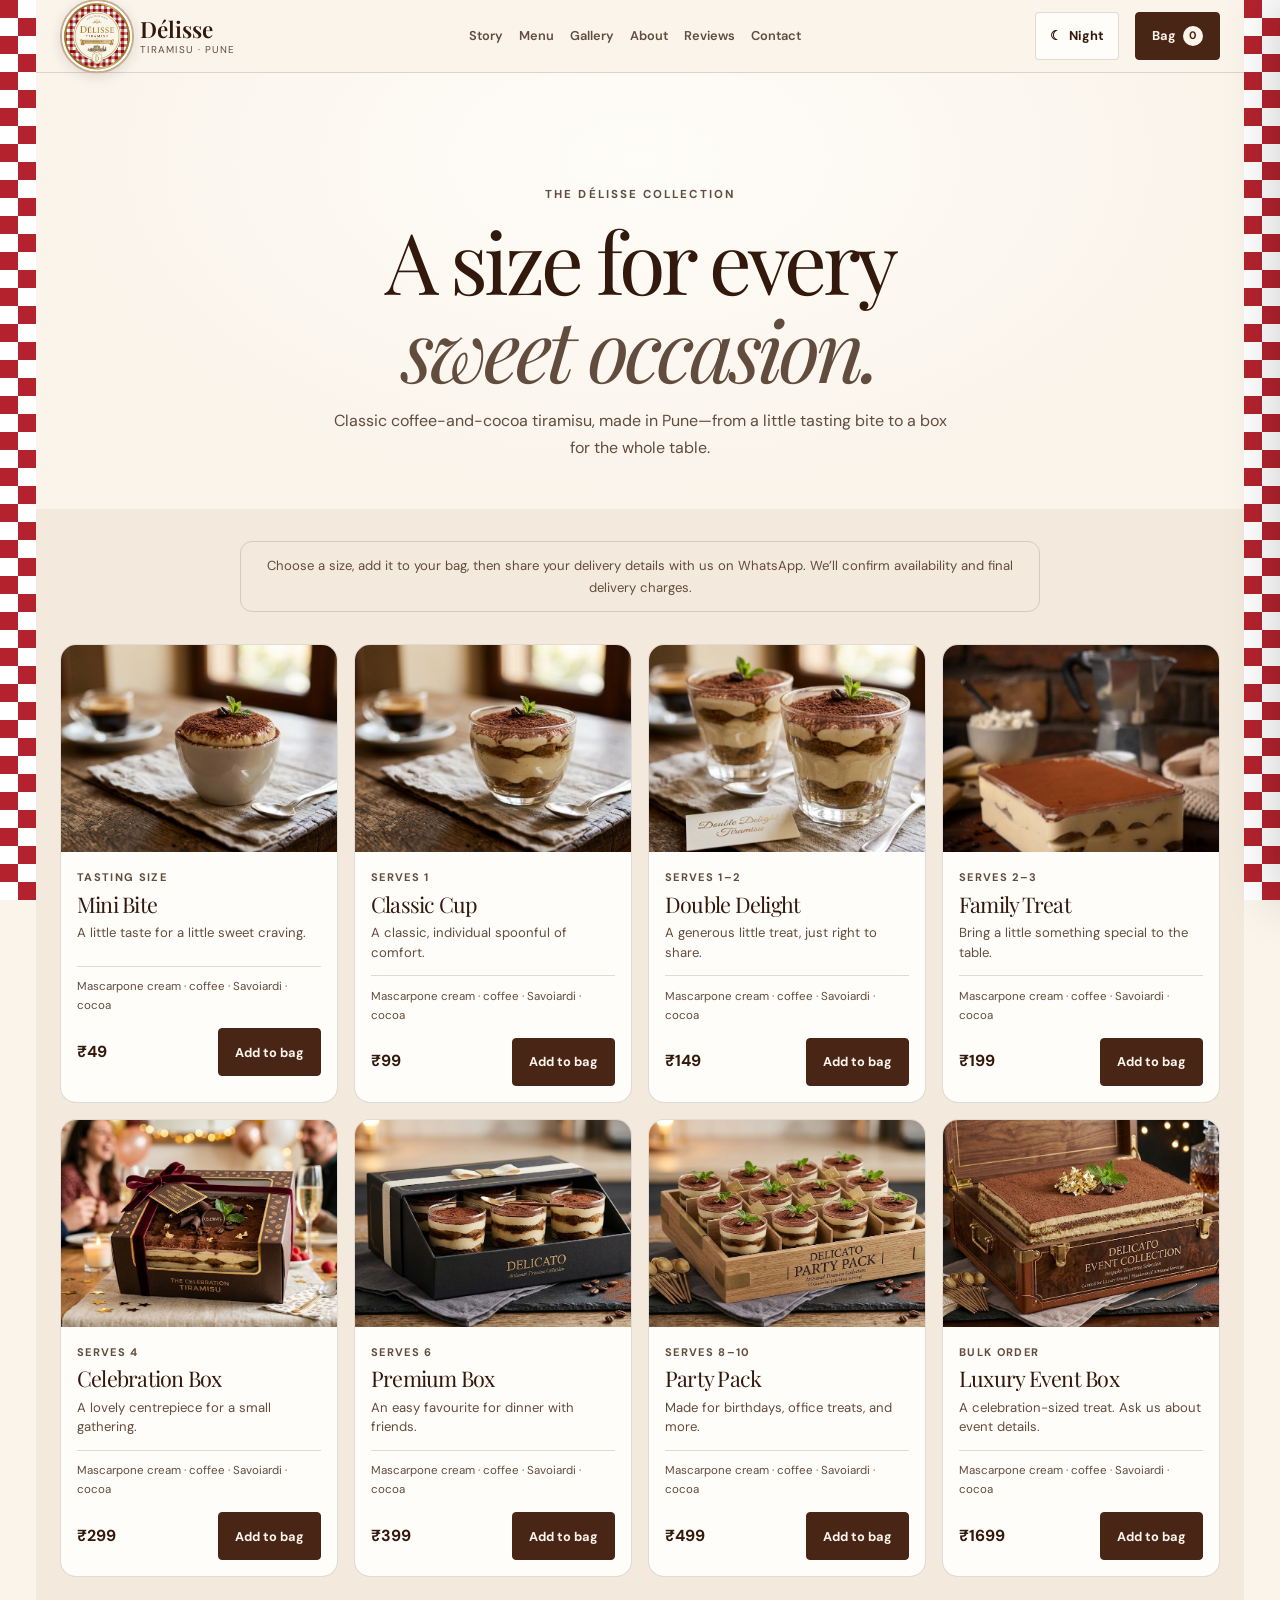
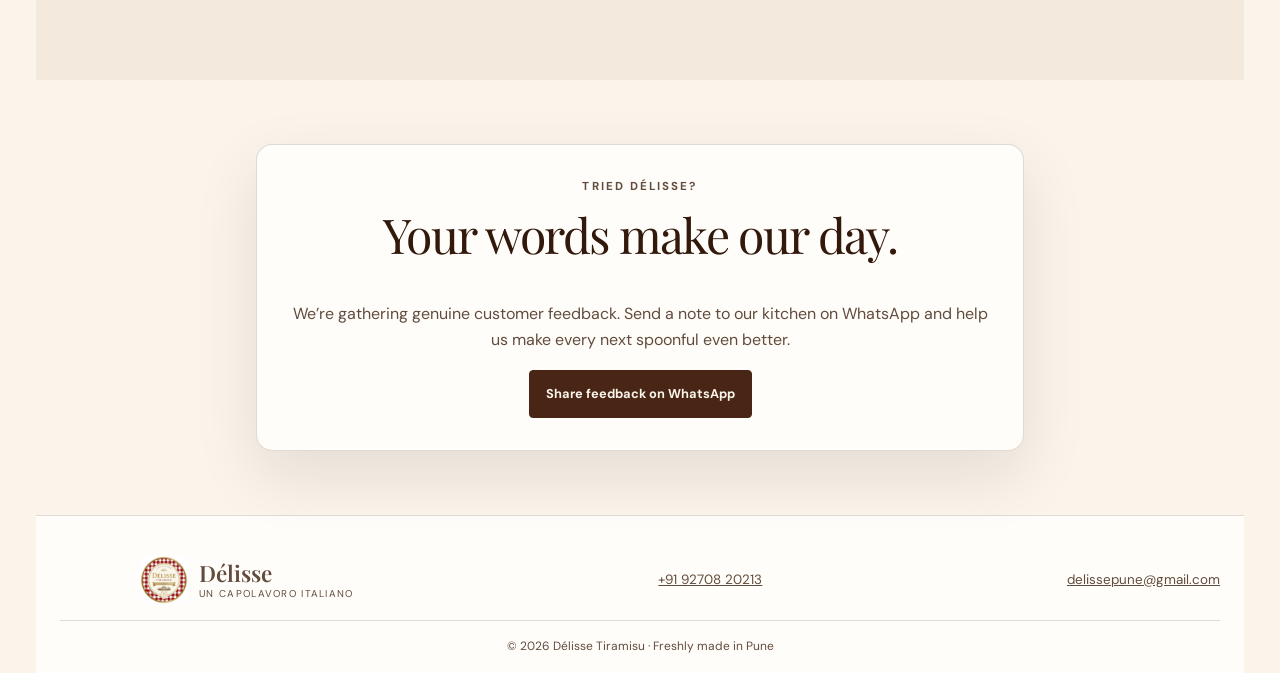
==== menu.html @ 4ff9153a "Add files via upload" ====
<!doctype html>
<html lang="en" data-theme="day">
<head>
  <meta charset="utf-8">
  <meta name="viewport" content="width=device-width, initial-scale=1">
  <meta name="theme-color" content="#FAF4EB">
  <meta name="description" content="Browse Délisse Tiramisu's classic cups, sharing boxes and celebration sizes. Freshly made in Pune.">
  <title>Our Menu — Délisse Tiramisu</title>
  <link rel="preconnect" href="https://fonts.googleapis.com">
  <link rel="preconnect" href="https://fonts.gstatic.com" crossorigin>
  <link href="https://fonts.googleapis.com/css2?family=DM+Sans:wght@400;500;600;700&family=Playfair+Display:ital,wght@0,400;0,500;0,600;1,400;1,500&display=swap" rel="stylesheet">
  <style>
    :root {
      color-scheme: light;
      --page: #FAF4EB; --surface: #FFFDF9; --soft: #F3E9DC;
      --ink: #33180C; --muted: #624C3D; --cocoa: #482515; --tan: #C8AD90;
      --line: rgba(72,37,21,.16); --shadow: 0 1.5rem 4rem rgba(51,24,12,.1);
      --red: #B4232D; --white: #FFFFFF; --frame: 2.25rem; --header: 4.5rem;
      --pattern: url("data:image/svg+xml,%3Csvg xmlns='http://www.w3.org/2000/svg' width='36' height='36' viewBox='0 0 36 36'%3E%3Cpath fill='%23FFFFFF' d='M0 0h36v36H0z'/%3E%3Cpath fill='%23B4232D' d='M0 0h18v18H0zm18 18h18v18H18z'/%3E%3C/svg%3E");
    }
    html[data-theme="night"] { color-scheme: dark; --page:#1D130F; --surface:#291C16; --soft:#35251C; --ink:#FFF7ED; --muted:#D7C2AE; --cocoa:#F2DFCA; --tan:#B08D6B; --line:rgba(255,247,237,.15); --shadow:0 1.5rem 4rem rgba(0,0,0,.24); }
    * { box-sizing:border-box; }
    html { scroll-behavior:smooth; scroll-padding-top:calc(var(--header) + 1rem); }
    body { margin:0; padding-inline:var(--frame); overflow-x:hidden; background:var(--page); color:var(--ink); font:400 1rem/1.65 "DM Sans",sans-serif; transition:background .3s ease,color .3s ease; }
    body.drawer-open { overflow:hidden; }
    img { display:block; max-width:100%; }
    a { color:inherit; }
    button,input,textarea,select { font:inherit; }
    :focus-visible { outline:3px solid #B54635; outline-offset:3px; }
    .container { width:min(74rem,calc(100% - 3rem)); margin-inline:auto; }
    h1,h2,h3,.wordmark { font-family:"Playfair Display",Georgia,serif; }
    h1,h2,h3,p { margin-top:0; }
    h1 { font-size:clamp(2.8rem,7vw,5.3rem); font-weight:400; letter-spacing:-.05em; line-height:1.04; }
    h2 { font-size:clamp(2rem,4vw,3rem); font-weight:400; line-height:1.12; letter-spacing:-.035em; }
    .eyebrow { margin-bottom:.75rem; color:var(--muted); font-size:.72rem; font-weight:700; letter-spacing:.18em; text-transform:uppercase; }
    .side-ribbon { position:fixed; z-index:25; inset-block:0; width:var(--frame); pointer-events:none; background-color:var(--white); background-image:var(--pattern); background-size:36px 36px; background-position:0 0; transition:background-position .16s linear; will-change:background-position; }
    .side-ribbon.left { left:0; }
    .side-ribbon.right { right:0; }
    .page-loader { position:fixed; z-index:1000; inset:0; display:grid; place-items:center; padding:1.5rem; background:color-mix(in srgb,var(--page) 94%,transparent); backdrop-filter:blur(8px); opacity:1; visibility:visible; transition:opacity .5s ease,visibility .5s ease; }
    .page-loader.hidden { opacity:0; visibility:hidden; pointer-events:none; }
    .loader-content { width:min(20rem,100%); display:grid; justify-items:center; gap:1rem; padding:2rem 1.5rem 1.5rem; border:1px solid var(--line); border-radius:.75rem; background:var(--surface); box-shadow:var(--shadow); text-align:center; }
    .loader-logo { width:5rem; aspect-ratio:1; padding:.25rem; border-radius:50%; background:conic-gradient(from 0deg,var(--red),#fff 25%,var(--red) 50%,#fff 75%,var(--red)); animation:loader-spin 2.4s linear infinite; }
    .loader-logo img { width:100%; height:100%; border:3px solid var(--surface); border-radius:50%; object-fit:cover; animation:loader-counter-spin 2.4s linear infinite; }
    .loader-bar { width:9rem; height:.55rem; overflow:hidden; border-radius:999px; background:var(--soft); }
    .loader-bar::after { display:block; width:42%; height:100%; content:""; border-radius:inherit; background-color:var(--white); background-image:var(--pattern); background-size:1.125rem 1.125rem; animation:loading 1.2s ease-in-out infinite; }
    .loader-label { margin:0; color:var(--ink); font-family:"Playfair Display",Georgia,serif; font-size:1.15rem; }
    .loader-sub-label { margin:-.7rem 0 0; color:var(--muted); font-size:.67rem; font-weight:700; letter-spacing:.15em; text-transform:uppercase; }
    @keyframes loader-spin { to { transform:rotate(1turn); } }
    @keyframes loader-counter-spin { to { transform:rotate(-1turn); } }
    @keyframes loading { from { transform:translateX(-120%); } to { transform:translateX(260%); } }
    .reveal { opacity:0; transform:translateY(22px); transition:opacity .75s ease,transform .75s cubic-bezier(.2,.7,.2,1); }
    .reveal.visible { opacity:1; transform:translateY(0); }
    .header { position:sticky; z-index:20; top:0; border-bottom:1px solid var(--line); background:color-mix(in srgb,var(--page) 93%,transparent); backdrop-filter:blur(16px); }
    .nav { min-height:var(--header); display:flex; align-items:center; justify-content:space-between; gap:1rem; }
    .brand { position:relative; display:flex; min-height:48px; align-items:center; gap:.7rem; padding-left:5rem; text-decoration:none; }
    .header .seal { position:absolute; top:50%; left:0; z-index:1; width:4.6rem; aspect-ratio:1; overflow:hidden; flex:0 0 auto; border:2px solid var(--tan); border-radius:50%; background:#fff; box-shadow:0 .2rem .8rem rgba(51,24,12,.13); transform:translateY(-50%); }
    .seal img { width:100%; height:100%; object-fit:cover; }
    .brand-copy { display:grid; line-height:1.12; }
    .wordmark { font-size:1.4rem; font-weight:600; }
    .tagline { margin-top:.15rem; color:var(--muted); font-size:.62rem; letter-spacing:.13em; text-transform:uppercase; }
    .nav-links,.nav-actions { display:flex; align-items:center; gap:1rem; }
    .nav-links a { min-height:48px; display:inline-flex; align-items:center; color:var(--muted); font-size:.8rem; font-weight:600; text-decoration:none; }
    .nav-links a:hover { color:var(--ink); }
    .button,.icon-button,.menu-toggle { min-height:48px; display:inline-flex; align-items:center; justify-content:center; gap:.45rem; padding:.65rem 1rem; border:1px solid var(--cocoa); border-radius:.25rem; background:var(--cocoa); color:var(--page); cursor:pointer; font-size:.8rem; font-weight:700; text-decoration:none; transition:transform .2s ease,box-shadow .2s ease,background .2s ease; }
    .button:hover,.icon-button:hover,.menu-toggle:hover { transform:translateY(-2px); box-shadow:0 .5rem 1rem rgba(51,24,12,.16); }
    .icon-button,.menu-toggle { min-width:48px; padding:.55rem .85rem; border-color:var(--line); background:var(--surface); color:var(--ink); }
    .menu-toggle { display:none; font-size:1.2rem; }
    .cart-button { position:relative; }
    .cart-count { min-width:1.25rem; height:1.25rem; display:grid; place-items:center; border-radius:50%; background:var(--page); color:var(--cocoa); font-size:.68rem; }
    .mobile-nav { position:fixed; z-index:22; inset:var(--header) 0 auto; display:none; padding:.5rem 1.5rem 1rem; border-bottom:1px solid var(--line); background:var(--page); box-shadow:var(--shadow); }
    .skip-link { position:fixed; z-index:999; top:.75rem; left:.75rem; padding:.8rem 1rem; transform:translateY(-160%); border-radius:.5rem; background:var(--surface); color:var(--ink); }
    .skip-link:focus { transform:translateY(0); }
    .mobile-nav.open { display:grid; }
    .mobile-nav a { min-height:48px; display:flex; align-items:center; border-bottom:1px solid var(--line); color:var(--muted); text-decoration:none; }
    .menu-hero { position:relative; overflow:hidden; padding:clamp(4rem,9vw,7rem) 0 3rem; text-align:center; background:radial-gradient(ellipse at 50% 20%,var(--surface),transparent 68%); }
    .menu-hero h1 { max-width:48rem; margin:.4rem auto 1rem; }
    .menu-hero h1 em { color:var(--muted); }
    .menu-hero p:last-child { max-width:39rem; margin:0 auto; color:var(--muted); }
    .collection { padding:2rem 0 clamp(4rem,8vw,7rem); background:var(--soft); }
    .menu-note { max-width:50rem; margin:0 auto 2rem; padding:.8rem 1rem; border:1px solid var(--line); border-radius:.75rem; color:var(--muted); font-size:.82rem; text-align:center; }
    .product-grid { display:grid; grid-template-columns:repeat(4,minmax(0,1fr)); gap:1rem; }
    .product-card { overflow:hidden; border:1px solid var(--line); border-radius:1rem; background:var(--surface); transition:transform .3s ease,box-shadow .3s ease; }
    .product-card:hover { transform:translateY(-5px); box-shadow:var(--shadow); }
    .product-image { aspect-ratio:4/3; overflow:hidden; background:var(--soft); }
    .product-image img { width:100%; height:100%; object-fit:cover; transition:transform .6s ease; }
    .product-card:hover img { transform:scale(1.045); }
    .product-content { min-height:15rem; display:flex; flex-direction:column; padding:1rem; }
    .format { margin-bottom:.35rem; color:var(--muted); font-size:.69rem; font-weight:700; letter-spacing:.12em; text-transform:uppercase; }
    .product-content h2 { margin-bottom:.45rem; font-size:1.35rem; }
    .product-content p { margin-bottom:.8rem; color:var(--muted); font-size:.82rem; line-height:1.5; }
    .ingredients { margin-top:auto; padding-top:.65rem; border-top:1px solid var(--line); color:var(--muted); font-size:.72rem; }
    .product-bottom { display:flex; align-items:center; justify-content:space-between; gap:.5rem; margin-top:.8rem; }
    .price { font-weight:700; }
    .quantity { display:inline-flex; align-items:center; gap:.35rem; }
    .quantity button,.qty button { width:48px; height:48px; display:grid; place-items:center; border:1px solid var(--line); border-radius:.25rem; background:var(--surface); color:var(--ink); cursor:pointer; transition:transform .2s ease,box-shadow .2s ease; }
    .quantity button:hover,.qty button:hover { transform:translateY(-2px); box-shadow:0 .35rem .7rem rgba(51,24,12,.13); }
    .quantity output { min-width:1rem; text-align:center; font-weight:700; }
    .feedback { padding:4rem 0; text-align:center; }
    .feedback-card { max-width:48rem; margin:auto; padding:2rem; border:1px solid var(--line); border-radius:1rem; background:var(--surface); box-shadow:var(--shadow); }
    .feedback-card p { color:var(--muted); }
    .footer { padding:2.5rem 0 1rem; border-top:1px solid var(--line); background:var(--surface); }
    .footer-row { display:flex; align-items:center; justify-content:space-between; gap:1rem; flex-wrap:wrap; }
    .footer .seal { position:static; width:3rem; transform:none; }
    .footer a { color:var(--muted); font-size:.84rem; }
    .footer-bottom { margin-top:1rem; padding-top:1rem; border-top:1px solid var(--line); color:var(--muted); font-size:.75rem; text-align:center; }
    .backdrop { position:fixed; z-index:50; inset:0; visibility:hidden; opacity:0; background:rgba(24,13,9,.55); backdrop-filter:blur(3px); transition:opacity .25s ease,visibility .25s ease; }
    .backdrop.open { visibility:visible; opacity:1; }
    .drawer { position:fixed; z-index:51; top:0; right:0; bottom:0; width:min(30rem,100%); display:flex; flex-direction:column; transform:translateX(102%); background:var(--surface); box-shadow:-1rem 0 3rem rgba(0,0,0,.18); transition:transform .32s cubic-bezier(.2,.8,.2,1); }
    .drawer.open { transform:translateX(0); }
    .drawer-head { display:flex; align-items:center; justify-content:space-between; padding:1rem 1.2rem; border-bottom:1px solid var(--line); }
    .drawer-head h2 { margin:0; font-size:1.6rem; }
    .close { width:48px; height:48px; border:1px solid var(--line); border-radius:.25rem; background:transparent; color:var(--ink); cursor:pointer; font-size:1.2rem; }
    .drawer-list { flex:1; overflow:auto; padding:1rem 1.2rem; }
    .empty { padding:3rem 1rem; color:var(--muted); text-align:center; }
    .cart-item { display:grid; grid-template-columns:4.5rem 1fr; gap:.8rem; padding:1rem 0; border-bottom:1px solid var(--line); }
    .cart-item img { width:4.5rem; aspect-ratio:1; object-fit:cover; border-radius:.6rem; }
    .cart-item h3 { margin:0 0 .25rem; font-size:1.1rem; }
    .cart-item small { color:var(--muted); }
    .item-tools { display:flex; align-items:center; flex-wrap:wrap; gap:.5rem; margin-top:.55rem; }
    .item-tools select { min-height:48px; max-width:100%; padding:.4rem .6rem; border:1px solid var(--line); border-radius:.5rem; background:var(--page); color:var(--ink); font-size:.75rem; }
    .qty { display:inline-flex; align-items:center; border:1px solid var(--line); border-radius:.25rem; }
    .qty button { border:0; }
    .qty span { min-width:1.5rem; text-align:center; font-size:.82rem; }
    .drawer-foot { max-height:72vh; overflow-y:auto; padding:1rem 1.2rem 1.3rem; border-top:1px solid var(--line); background:var(--page); }
    .subtotal { display:flex; justify-content:space-between; margin-bottom:.4rem; font-weight:700; }
    .fineprint { margin:0 0 .75rem; color:var(--muted); font-size:.72rem; }
    .customer-form { display:grid; gap:.7rem; padding:.8rem; border:1px solid var(--line); border-radius:.75rem; background:var(--surface); }
    .customer-form[hidden] { display:none; }
    .customer-form label { display:grid; gap:.3rem; font-size:.75rem; font-weight:700; }
    .customer-form input,.customer-form textarea { width:100%; min-height:48px; padding:.6rem .7rem; border:1px solid var(--line); border-radius:.55rem; background:var(--page); color:var(--ink); font:inherit; font-size:.82rem; }
    .customer-form textarea { min-height:4rem; resize:vertical; }
    .customer-form .row { display:grid; grid-template-columns:1fr 1fr; gap:.65rem; }
    .customer-form .send { width:100%; }
    .customer-form .send:disabled { opacity:.5; cursor:not-allowed; transform:none; box-shadow:none; }
    .toast { position:fixed; z-index:80; right:1rem; bottom:1rem; max-width:min(24rem,calc(100vw - 2rem)); padding:.85rem 1rem; border-radius:.7rem; background:var(--cocoa); color:var(--page); box-shadow:var(--shadow); font-size:.85rem; }
    .sr-only { position:absolute; width:1px; height:1px; padding:0; margin:-1px; overflow:hidden; clip:rect(0,0,0,0); white-space:nowrap; border:0; }
    @media(max-width:1020px) { .product-grid { grid-template-columns:repeat(2,minmax(0,1fr)); } .nav-links { gap:.45rem; } .nav-links a { font-size:.74rem; } }
    @media(max-width:780px) {
      :root { --header:3.75rem; --frame:2rem; }
      .nav-links { display:none; } .menu-toggle { display:inline-flex; }
      .brand { padding-left:4.2rem; } .header .seal { width:3.9rem; } .wordmark { font-size:1.2rem; }
      .nav { gap:.35rem; } .nav-actions { gap:.3rem; } .icon-button { padding:.55rem; }
      .icon-button .theme-label { display:none; }
    }
    @media(max-width:540px) {
      .container { width:calc(100% - 1.5rem); }
      .side-ribbon { background-size:36px 36px; }
      .brand { gap:.4rem; padding-left:4.2rem; } .header .seal { width:3.9rem; } .wordmark { font-size:1.08rem; } .tagline { display:none; }
      .cart-button { min-width:48px; padding:.55rem; font-size:0; gap:0; }
      .cart-count { font-size:.68rem; }
      .product-grid { gap:.65rem; }
      .product-content { min-height:16rem; padding:.75rem; }
      .product-content h2 { font-size:1.12rem; }
      .product-content p { font-size:.75rem; }
      .product-bottom { align-items:flex-start; flex-direction:column; }
      .product-bottom .quantity,.product-bottom .button { align-self:stretch; }
      .customer-form .row { grid-template-columns:1fr; }
      .feedback-card { padding:1.3rem; }
    }
    @media(max-width:440px) {
      .product-grid { grid-template-columns:minmax(0,1fr); gap:.85rem; }
      .product-content { min-height:0; }
      .product-bottom { align-items:center; flex-direction:row; }
    }
    @media(max-width:360px) {
      .container { width:calc(100% - .5rem); }
    }
    @media(max-width:420px) {
      .header .brand-copy { display:none; }
    }
    @media(max-width:340px) {
      .nav-actions { gap:0; }
    }
    @media(prefers-reduced-motion:reduce) { *,*::before,*::after { scroll-behavior:auto!important; animation-duration:.01ms!important; animation-iteration-count:1!important; transition-duration:.01ms!important; } }
  </style>
</head>
<body>
  <noscript><style>.page-loader{display:none!important}</style></noscript>
  <div class="page-loader" id="page-loader" role="status" aria-label="Loading Délisse menu">
    <div class="loader-content"><span class="loader-logo"><img src="./logo.jpg" alt="" width="1024" height="1024"></span><span class="loader-label">A little sweetness</span><span class="loader-sub-label">Fresh from our kitchen</span><span class="loader-bar" aria-hidden="true"></span></div>
  </div>
  <span class="side-ribbon left" aria-hidden="true"></span><span class="side-ribbon right" aria-hidden="true"></span>
  <a class="skip-link" href="#main">Skip to content</a>
  <header class="header">
    <div class="container nav">
      <a class="brand" href="./Index.html" aria-label="Délisse Tiramisu home"><span class="seal"><img src="./logo.jpg" alt="Délisse lid logo" width="1024" height="1024"></span><span class="brand-copy"><span class="wordmark">Délisse</span><span class="tagline">Tiramisu · Pune</span></span></a>
      <nav class="nav-links" aria-label="Main navigation"><a href="./Index.html#story">Story</a><a href="#menu-list" aria-current="page">Menu</a><a href="./Index.html#gallery">Gallery</a><a href="./Index.html#craft">About</a><a href="./Index.html#reviews">Reviews</a><a href="./Index.html#contact">Contact</a></nav>
      <div class="nav-actions">
        <button class="icon-button" id="theme-toggle" type="button" aria-label="Switch to night mode" aria-pressed="false">☾ <span class="theme-label">Night</span></button>
        <button class="button cart-button" id="open-cart" type="button" aria-label="Open bag, 0 items">Bag <span class="cart-count" id="cart-count">0</span></button>
        <button class="menu-toggle" id="menu-toggle" type="button" aria-label="Open navigation menu" aria-expanded="false" aria-controls="mobile-nav">☰</button>
      </div>
    </div>
    <nav class="mobile-nav" id="mobile-nav" aria-label="Mobile navigation">
      <a href="./Index.html#story">Our story</a><a href="#menu-list">Menu</a><a href="./Index.html#gallery">Gallery</a><a href="./Index.html#craft">About our craft</a><a href="./Index.html#reviews">Reviews</a><a href="./Index.html#contact">Contact</a>
    </nav>
  </header>
  <main id="main">
    <section class="menu-hero">
      <div class="container reveal">
        <p class="eyebrow">The Délisse collection</p>
        <h1>A size for every<br><em>sweet occasion.</em></h1>
        <p>Classic coffee-and-cocoa tiramisu, made in Pune—from a little tasting bite to a box for the whole table.</p>
      </div>
    </section>
    <section class="collection" id="menu-list" aria-labelledby="collection-title">
      <div class="container">
        <h2 class="sr-only" id="collection-title">Our tiramisu menu</h2>
        <p class="menu-note reveal">Choose a size, add it to your bag, then share your delivery details with us on WhatsApp. We’ll confirm availability and final delivery charges.</p>
        <div class="product-grid" id="product-grid" aria-live="polite"></div>
      </div>
    </section>
    <section class="feedback">
      <div class="container">
        <div class="feedback-card reveal">
          <p class="eyebrow">Tried Délisse?</p>
          <h2>Your words make our day.</h2>
          <p>We’re gathering genuine customer feedback. Send a note to our kitchen on WhatsApp and help us make every next spoonful even better.</p>
          <a class="button" href="https://wa.me/919270820213?text=Hello%20D%C3%A9lisse!%20I%27d%20love%20to%20share%20feedback%20about%20my%20tiramisu%20order." target="_blank" rel="noopener noreferrer">Share feedback on WhatsApp</a>
        </div>
      </div>
    </section>
  </main>
  <footer class="footer">
    <div class="container">
      <div class="footer-row">
        <a class="brand" href="./Index.html"><span class="seal"><img src="./logo.jpg" alt="" loading="lazy" width="1024" height="1024"></span><span class="brand-copy"><span class="wordmark">Délisse</span><span class="tagline">Un Capolavoro Italiano</span></span></a>
        <a href="tel:+919270820213">+91 92708 20213</a>
        <a href="mailto:delissepune@gmail.com">delissepune@gmail.com</a>
      </div>
      <div class="footer-bottom">© <span id="year"></span> Délisse Tiramisu · Freshly made in Pune</div>
    </div>
  </footer>
  <div class="backdrop" id="backdrop"></div>
  <aside class="drawer" id="drawer" aria-label="Your order" aria-hidden="true" inert>
    <div class="drawer-head"><h2>Your order</h2><button class="close" id="close-drawer" type="button" aria-label="Close bag">×</button></div>
    <div class="drawer-list" id="drawer-list"></div>
    <div class="drawer-foot">
      <div class="subtotal"><span>Subtotal</span><span id="subtotal">₹0</span></div>
      <p class="fineprint">Delivery charges and order timing are confirmed directly. No payment is taken on this page.</p>
      <form class="customer-form" id="customer-form" hidden>
        <div class="row">
          <label for="customer-name">Your name<input id="customer-name" name="name" autocomplete="name" placeholder="Name" required></label>
          <label for="customer-phone">Mobile number<input id="customer-phone" name="phone" type="tel" inputmode="numeric" autocomplete="tel" minlength="10" maxlength="15" pattern="[0-9]{10,15}" placeholder="10-digit number" required></label>
        </div>
        <label for="customer-address">Delivery address<textarea id="customer-address" name="address" autocomplete="street-address" placeholder="Building, street, area, city and PIN code" required></textarea></label>
        <label for="customer-notes">Preferred date or notes (optional)<input id="customer-notes" name="notes" placeholder="Date, time, or order notes"></label>
        <button class="button send" id="send-order" type="submit" disabled>Send order on WhatsApp</button>
      </form>
    </div>
  </aside>
  <div id="toast" aria-live="polite" aria-atomic="true"></div>
  <script>
    const products = [
      {id:1,name:"Mini Bite",size:"Tasting size",price:49,desc:"A little taste for a little sweet craving.",img:"./mini bite.jpg"},
      {id:2,name:"Classic Cup",size:"Serves 1",price:99,desc:"A classic, individual spoonful of comfort.",img:"./classic cup.jpg"},
      {id:3,name:"Double Delight",size:"Serves 1–2",price:149,desc:"A generous little treat, just right to share.",img:"./double delight.jpg"},
      {id:4,name:"Family Treat",size:"Serves 2–3",price:199,desc:"Bring a little something special to the table.",img:"./family treat.jpg"},
      {id:5,name:"Celebration Box",size:"Serves 4",price:299,desc:"A lovely centrepiece for a small gathering.",img:"./celebration box.jpg"},
      {id:6,name:"Premium Box",size:"Serves 6",price:399,desc:"An easy favourite for dinner with friends.",img:"./premium box.jpg"},
      {id:7,name:"Party Pack",size:"Serves 8–10",price:499,desc:"Made for birthdays, office treats, and more.",img:"./party pack.jpg"},
      {id:8,name:"Luxury Event Box",size:"Bulk order",price:1699,desc:"A celebration-sized treat. Ask us about event details.",img:"./luxury event box.jpg"}
    ];
    const cart = new Map();
    const grid = document.getElementById("product-grid");
    const drawer = document.getElementById("drawer");
    const backdrop = document.getElementById("backdrop");
    const drawerList = document.getElementById("drawer-list");
    const form = document.getElementById("customer-form");
    const sendOrder = document.getElementById("send-order");
    let lastFocus = null;
    let toastTimer;

    function renderProducts() {
      grid.innerHTML = products.map(product => `<article class="product-card reveal">
        <div class="product-image"><img src="${product.img}" alt="${product.name} tiramisu" loading="lazy" width="800" height="600"></div>
        <div class="product-content"><span class="format">${product.size}</span><h2>${product.name}</h2><p>${product.desc}</p>
          <div class="ingredients">Mascarpone cream · coffee · Savoiardi · cocoa</div>
          <div class="product-bottom"><span class="price">₹${product.price}</span><div id="action-${product.id}"></div></div>
        </div></article>`).join("");
      renderActions();
      grid.querySelectorAll(".product-card").forEach(card => observer.observe(card));
    }
    function renderActions() {
      products.forEach(product => {
        const host = document.getElementById(`action-${product.id}`);
        if (!host) return;
        const quantity = cart.get(product.id)?.quantity ?? 0;
        host.innerHTML = quantity ? `<div class="quantity" aria-label="${product.name} quantity">
          <button type="button" data-card="${product.id}" data-change="-1" aria-label="Remove one ${product.name}">−</button>
          <output aria-live="polite">${quantity}</output>
          <button type="button" data-card="${product.id}" data-change="1" aria-label="Add one ${product.name}">+</button>
        </div>` : `<button class="button" type="button" data-add="${product.id}" aria-label="Add ${product.name} to bag">Add to bag</button>`;
      });
    }
    function notify(text) {
      const region = document.getElementById("toast");
      region.innerHTML = "";
      const toast = document.createElement("div");
      toast.className = "toast";
      toast.textContent = text;
      region.append(toast);
      clearTimeout(toastTimer);
      toastTimer = setTimeout(() => toast.remove(), 2600);
    }
    function renderCart() {
      const count = [...cart.values()].reduce((sum,item) => sum + item.quantity,0);
      const subtotal = [...cart.values()].reduce((sum,item) => sum + item.product.price*item.quantity,0);
      document.getElementById("cart-count").textContent = count;
      document.getElementById("open-cart").setAttribute("aria-label",`Open bag, ${count} ${count===1?"item":"items"}`);
      document.getElementById("subtotal").textContent = `₹${subtotal}`;
      renderActions();
      if (!cart.size) {
        drawerList.innerHTML = '<div class="empty"><p>Your bag is waiting for something lovely.</p><a class="button" href="#menu-list" data-close>Browse the menu</a></div>';
        form.hidden = true;
        sendOrder.disabled = true;
        return;
      }
      form.hidden = false;
      drawerList.innerHTML = [...cart.entries()].map(([id,item]) => `<article class="cart-item">
        <img src="${item.product.img}" alt="" width="160" height="160"><div><h3>${item.product.name}</h3>
        <small>₹${item.product.price} · ${item.product.size}</small>
        <div class="item-tools"><label class="sr-only" for="size-${id}">Change serving size for ${item.product.name}</label>
          <select id="size-${id}" data-size="${id}" aria-label="Serving size for ${item.product.name}">
            ${products.map(product=>`<option value="${product.id}" ${product.id===item.product.id?"selected":""}>${product.name} · ${product.size} · ₹${product.price}</option>`).join("")}
          </select>
          <span class="qty"><button type="button" data-qty="${id}" data-change="-1" aria-label="Remove one ${item.product.name}">−</button><span>${item.quantity}</span><button type="button" data-qty="${id}" data-change="1" aria-label="Add one ${item.product.name}">+</button></span>
        </div></div></article>`).join("");
      sendOrder.disabled = !form.checkValidity();
    }
    function setQuantity(productId, delta) {
      const product = products.find(item=>item.id===productId);
      if (!product) return;
      const current = cart.get(productId)?.quantity ?? 0;
      const quantity = current + delta;
      if (quantity <= 0) cart.delete(productId);
      else cart.set(productId,{product,quantity});
      renderCart();
      notify(delta>0 ? `${product.name} added to your bag.` : `${product.name} updated.`);
    }
    function openDrawer() {
      lastFocus = document.activeElement;
      drawer.classList.add("open"); backdrop.classList.add("open");
      document.body.classList.add("drawer-open");
      drawer.setAttribute("aria-hidden","false"); drawer.inert=false;
      document.getElementById("close-drawer").focus();
    }
    function closeDrawer() {
      drawer.classList.remove("open"); backdrop.classList.remove("open");
      document.body.classList.remove("drawer-open");
      drawer.setAttribute("aria-hidden","true"); drawer.inert=true;
      if (lastFocus instanceof HTMLElement) lastFocus.focus();
    }
    grid.addEventListener("click",event=>{
      const add=event.target.closest("[data-add]");
      const change=event.target.closest("[data-card]");
      if (add) setQuantity(Number(add.dataset.add),1);
      else if (change) setQuantity(Number(change.dataset.card),Number(change.dataset.change));
    });
    drawerList.addEventListener("click",event=>{
      if (event.target.closest("[data-close]")) { closeDrawer(); return; }
      const button=event.target.closest("[data-qty]");
      if (button) setQuantity(Number(button.dataset.qty),Number(button.dataset.change));
    });
    drawerList.addEventListener("change",event=>{
      const select=event.target.closest("[data-size]");
      if (!select) return;
      const previousId=Number(select.dataset.size);
      const existing=cart.get(previousId);
      const next=products.find(product=>product.id===Number(select.value));
      if (!existing||!next) return;
      cart.delete(previousId);
      cart.set(next.id,{product:next,quantity:existing.quantity+(cart.get(next.id)?.quantity??0)});
      renderCart();
    });
    form.addEventListener("input",()=>{ sendOrder.disabled=!cart.size||!form.checkValidity(); });
    form.addEventListener("submit",event=>{
      event.preventDefault();
      if (!cart.size||!form.reportValidity()) return;
      const data=new FormData(form);
      const subtotal=[...cart.values()].reduce((sum,item)=>sum+item.product.price*item.quantity,0);
      const lines=[...cart.values()].map(item=>`${item.quantity} × ${item.product.name} (${item.product.size}) — ₹${item.product.price*item.quantity}`);
      const message=[
        "Hello Délisse! I'd like to place an order enquiry.",
        `Name: ${String(data.get("name")).trim()}`,
        `Phone: ${String(data.get("phone")).trim()}`,
        `Delivery address: ${String(data.get("address")).trim()}`,
        data.get("notes")?`Preferred date / notes: ${String(data.get("notes")).trim()}`:"",
        "",...lines,`Subtotal: ₹${subtotal}`,"Please confirm availability, delivery, and final charges."
      ].filter(Boolean).join("\n");
      window.location.assign(`https://wa.me/919270820213?text=${encodeURIComponent(message)}`);
    });
    document.getElementById("open-cart").addEventListener("click",openDrawer);
    document.getElementById("close-drawer").addEventListener("click",closeDrawer);
    backdrop.addEventListener("click",closeDrawer);
    document.addEventListener("keydown",event=>{
      if (event.key==="Escape"&&drawer.classList.contains("open")) closeDrawer();
      if (event.key!=="Tab"||!drawer.classList.contains("open")) return;
      const items=[...drawer.querySelectorAll('button:not(:disabled),a[href],input:not(:disabled),textarea:not(:disabled),select:not(:disabled)')].filter(el=>el.offsetParent!==null);
      if (!items.length) return;
      if (event.shiftKey&&document.activeElement===items[0]) { event.preventDefault(); items.at(-1).focus(); }
      else if (!event.shiftKey&&document.activeElement===items.at(-1)) { event.preventDefault(); items[0].focus(); }
    });
    document.getElementById("theme-toggle").addEventListener("click",event=>{
      const button=event.currentTarget;
      const night=document.documentElement.dataset.theme!=="night";
      document.documentElement.dataset.theme=night?"night":"day";
      button.setAttribute("aria-pressed",String(night));
      button.setAttribute("aria-label",`Switch to ${night?"day":"night"} mode`);
      button.innerHTML=`${night?"☀":"☾"} <span class="theme-label">${night?"Day":"Night"}</span>`;
      document.querySelector('meta[name="theme-color"]').content=night?"#1D130F":"#FAF4EB";
    });
    const menuToggle=document.getElementById("menu-toggle");
    const mobileNav=document.getElementById("mobile-nav");
    menuToggle.addEventListener("click",()=>{
      const open=mobileNav.classList.toggle("open");
      menuToggle.setAttribute("aria-expanded",String(open));
      menuToggle.setAttribute("aria-label",open?"Close navigation menu":"Open navigation menu");
      menuToggle.textContent=open?"×":"☰";
    });
    mobileNav.addEventListener("click",event=>{
      if (!event.target.closest("a")) return;
      mobileNav.classList.remove("open");
      menuToggle.setAttribute("aria-expanded","false");
      menuToggle.textContent="☰";
    });
    const observer=new IntersectionObserver(entries=>entries.forEach(entry=>{
      if (!entry.isIntersecting) return;
      entry.target.classList.add("visible");
      observer.unobserve(entry.target);
    }),{threshold:.12});
    document.querySelectorAll(".reveal").forEach((element,index)=>{
      element.style.transitionDelay=`${Math.min(index%4,3)*70}ms`;
      observer.observe(element);
    });
    const revealInView=()=>{
      document.querySelectorAll(".reveal").forEach(element=>{
        const bounds=element.getBoundingClientRect();
        if (bounds.top<innerHeight+80&&bounds.bottom>-80) element.classList.add("visible");
      });
    };
    revealInView();
    window.addEventListener("scroll",revealInView,{passive:true});

    const ribbonEdges=[...document.querySelectorAll(".side-ribbon")];
    const moveRibbonsWithScroll=()=>{
      const offset=window.scrollY*.22;
      ribbonEdges.forEach((ribbon,index)=>{
        ribbon.style.backgroundPosition=`0 ${index===0?offset:-offset}px`;
      });
    };
    window.addEventListener("scroll",moveRibbonsWithScroll,{passive:true});
    moveRibbonsWithScroll();

    const loader=document.getElementById("page-loader");
    const loaderStartedAt=performance.now();
    let loaderReady=document.readyState==="complete";
    let loaderDismissed=false;
    let loaderHideTimer;
    const dismissLoader=()=>{
      if (loaderDismissed) return;
      loaderDismissed=true;
      loader.classList.add("hidden");
      setTimeout(()=>loader.remove(),550);
    };
    let loaderDismissScheduled=false;
    const finishIntro=()=>{
      if (!loaderReady||loaderDismissed||loaderDismissScheduled) return;
      loaderDismissScheduled=true;
      const remaining=Math.max(0,1400-(performance.now()-loaderStartedAt));
      loaderHideTimer=setTimeout(dismissLoader,remaining);
    };
    if (loaderReady) finishIntro();
    else window.addEventListener("load",()=>{loaderReady=true;finishIntro();},{once:true});
    setTimeout(()=>{
      if (loaderDismissed) return;
      if (loaderHideTimer) clearTimeout(loaderHideTimer);
      loaderDismissScheduled=false;
      loaderReady=true;
      finishIntro();
    },5000);
    document.getElementById("year").textContent=new Date().getFullYear();
    renderProducts(); renderCart();
  </script>
</body>
</html>
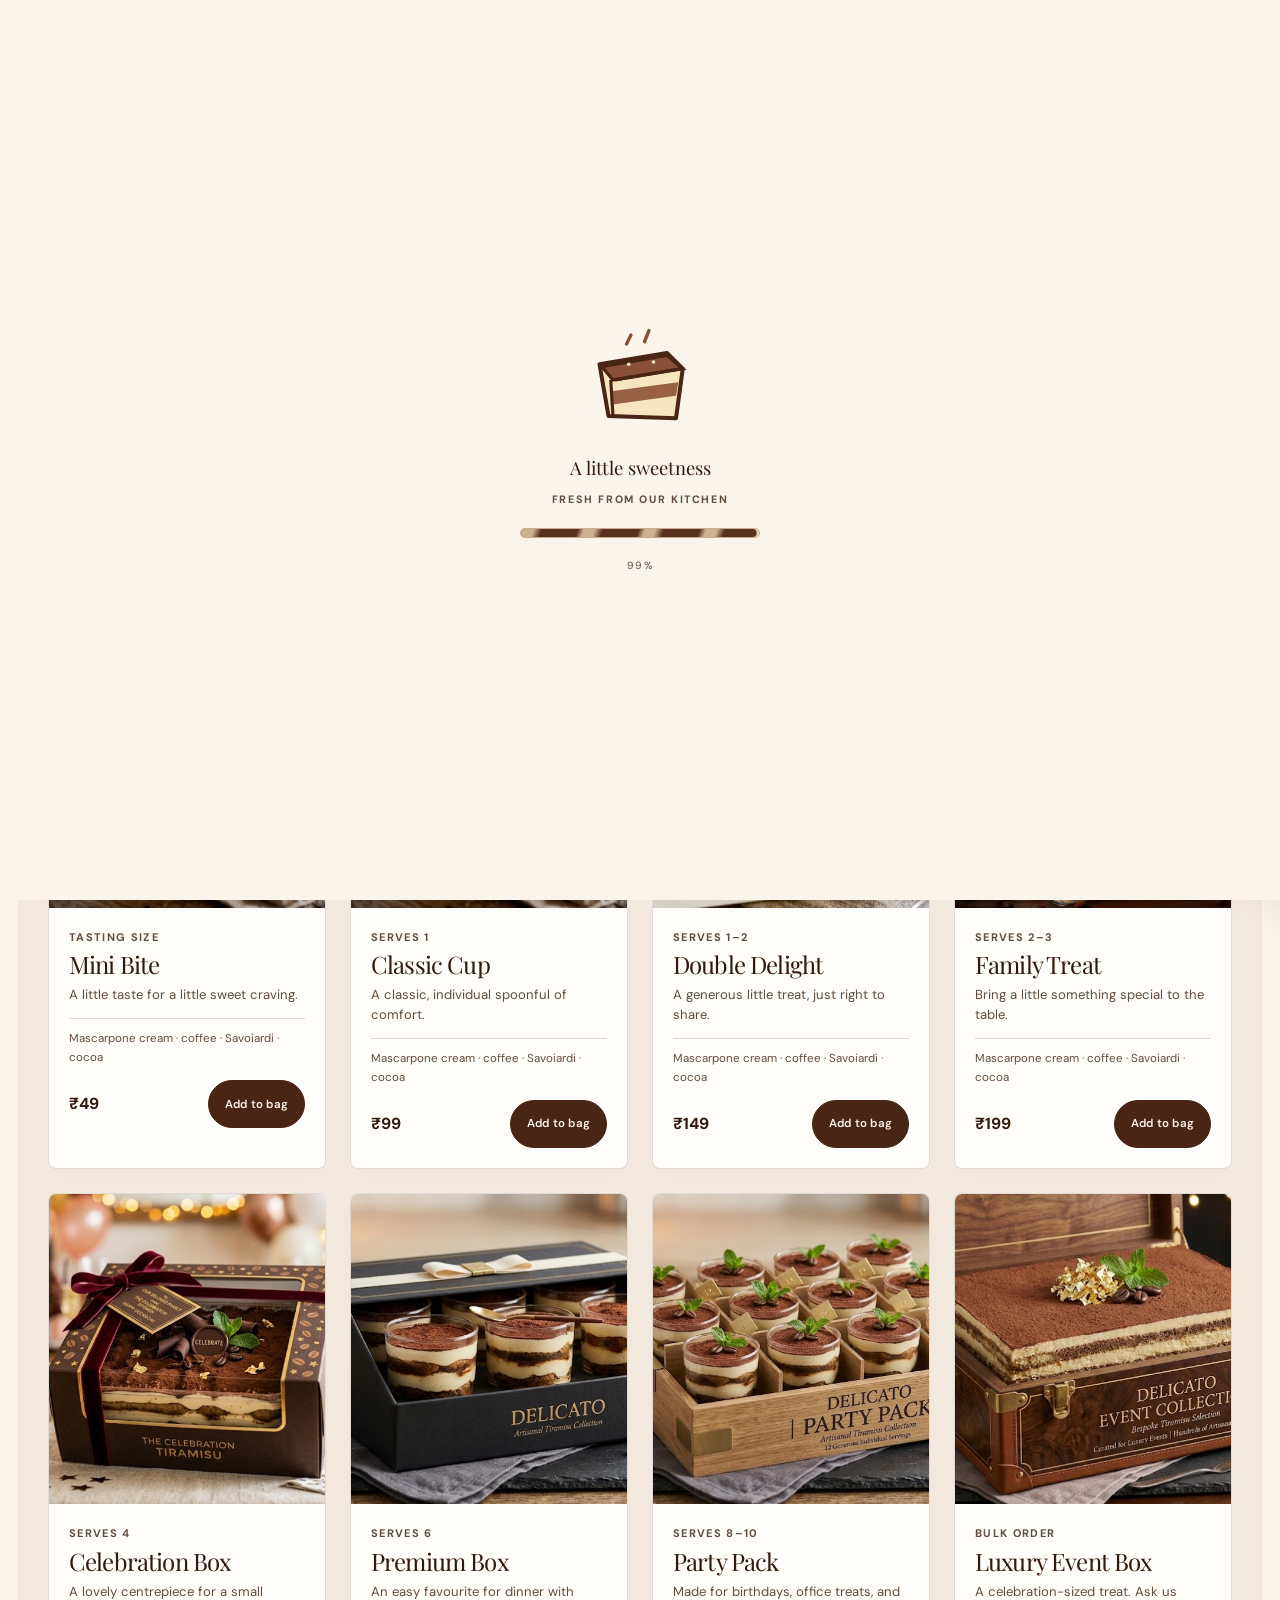
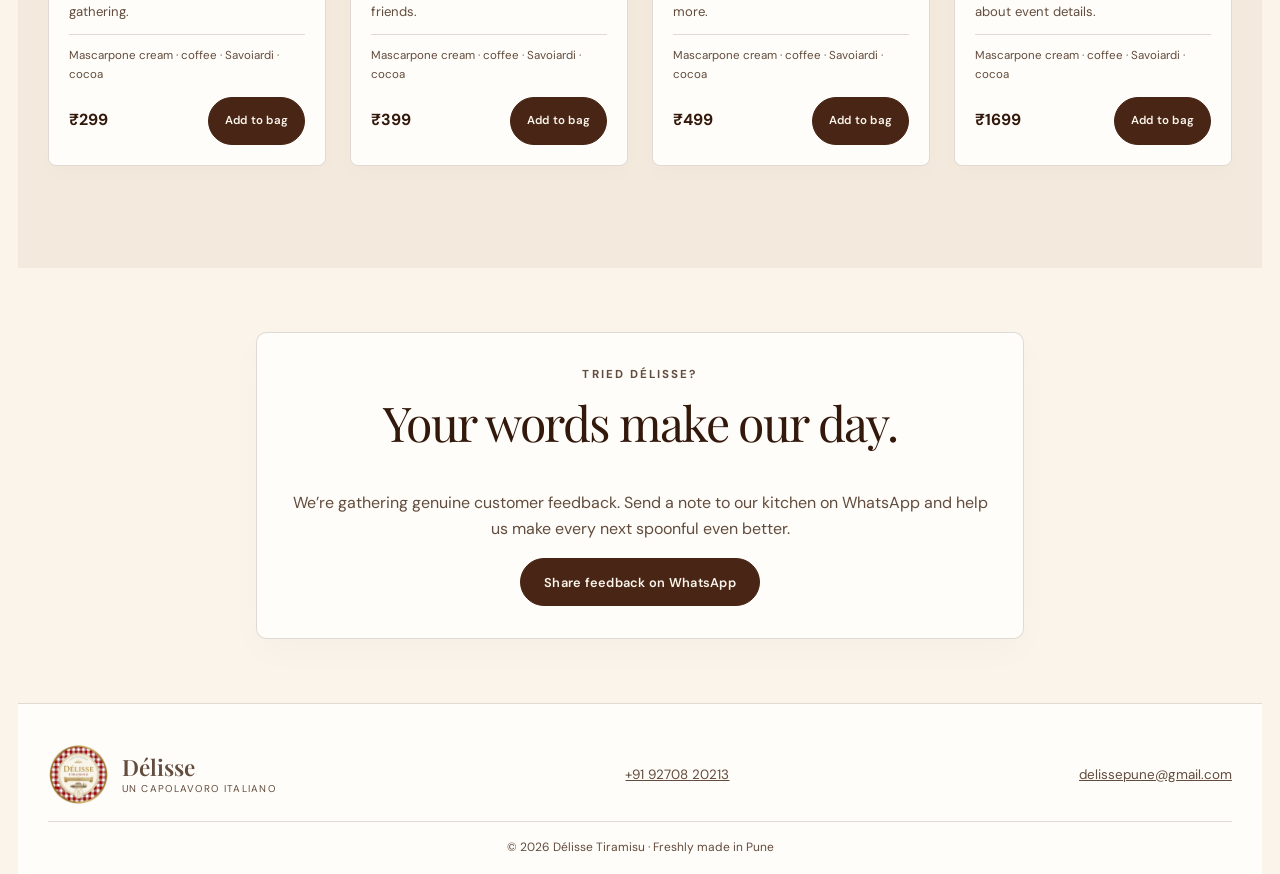
==== commit ae01890b: "Add files via upload" ====
--- a/menu.html
+++ b/menu.html
@@ -173,9 +173,11 @@
     }
     @media(prefers-reduced-motion:reduce) { *,*::before,*::after { scroll-behavior:auto!important; animation-duration:.01ms!important; animation-iteration-count:1!important; transition-duration:.01ms!important; } }
   </style>
+  <link rel="stylesheet" href="./premium.css">
+  <link rel="stylesheet" href="./studio.css">
 </head>
 <body>
-  <noscript><style>.page-loader{display:none!important}</style></noscript>
+  <noscript><style>.page-loader{display:none!important}.reveal{opacity:1!important;transform:none!important}</style></noscript>
   <div class="page-loader" id="page-loader" role="status" aria-label="Loading Délisse menu">
     <div class="loader-content"><span class="loader-logo"><img src="./logo.jpg" alt="" width="1024" height="1024"></span><span class="loader-label">A little sweetness</span><span class="loader-sub-label">Fresh from our kitchen</span><span class="loader-bar" aria-hidden="true"></span></div>
   </div>
@@ -183,8 +185,8 @@
   <a class="skip-link" href="#main">Skip to content</a>
   <header class="header">
     <div class="container nav">
-      <a class="brand" href="./Index.html" aria-label="Délisse Tiramisu home"><span class="seal"><img src="./logo.jpg" alt="Délisse lid logo" width="1024" height="1024"></span><span class="brand-copy"><span class="wordmark">Délisse</span><span class="tagline">Tiramisu · Pune</span></span></a>
-      <nav class="nav-links" aria-label="Main navigation"><a href="./Index.html#story">Story</a><a href="#menu-list" aria-current="page">Menu</a><a href="./Index.html#gallery">Gallery</a><a href="./Index.html#craft">About</a><a href="./Index.html#reviews">Reviews</a><a href="./Index.html#contact">Contact</a></nav>
+      <a class="brand" href="./index.html" aria-label="Délisse Tiramisu home"><span class="seal"><img src="./logo.jpg" alt="Délisse lid logo" width="1024" height="1024"></span><span class="brand-copy"><span class="wordmark">Délisse</span><span class="tagline">Tiramisu · Pune</span></span></a>
+      <nav class="nav-links" aria-label="Main navigation"><a href="./index.html#story">Story</a><a href="#menu-list" aria-current="page">Menu</a><a href="./index.html#gallery">Gallery</a><a href="./index.html#craft">About</a><a href="./index.html#reviews">Reviews</a><a href="./index.html#contact">Contact</a></nav>
       <div class="nav-actions">
         <button class="icon-button" id="theme-toggle" type="button" aria-label="Switch to night mode" aria-pressed="false">☾ <span class="theme-label">Night</span></button>
         <button class="button cart-button" id="open-cart" type="button" aria-label="Open bag, 0 items">Bag <span class="cart-count" id="cart-count">0</span></button>
@@ -192,7 +194,7 @@
       </div>
     </div>
     <nav class="mobile-nav" id="mobile-nav" aria-label="Mobile navigation">
-      <a href="./Index.html#story">Our story</a><a href="#menu-list">Menu</a><a href="./Index.html#gallery">Gallery</a><a href="./Index.html#craft">About our craft</a><a href="./Index.html#reviews">Reviews</a><a href="./Index.html#contact">Contact</a>
+      <a href="./index.html#story">Our story</a><a href="#menu-list">Menu</a><a href="./index.html#gallery">Gallery</a><a href="./index.html#craft">About our craft</a><a href="./index.html#reviews">Reviews</a><a href="./index.html#contact">Contact</a>
     </nav>
   </header>
   <main id="main">
@@ -224,7 +226,7 @@
   <footer class="footer">
     <div class="container">
       <div class="footer-row">
-        <a class="brand" href="./Index.html"><span class="seal"><img src="./logo.jpg" alt="" loading="lazy" width="1024" height="1024"></span><span class="brand-copy"><span class="wordmark">Délisse</span><span class="tagline">Un Capolavoro Italiano</span></span></a>
+        <a class="brand" href="./index.html"><span class="seal"><img src="./logo.jpg" alt="" loading="lazy" width="1024" height="1024"></span><span class="brand-copy"><span class="wordmark">Délisse</span><span class="tagline">Un Capolavoro Italiano</span></span></a>
         <a href="tel:+919270820213">+91 92708 20213</a>
         <a href="mailto:delissepune@gmail.com">delissepune@gmail.com</a>
       </div>
@@ -232,7 +234,7 @@
     </div>
   </footer>
   <div class="backdrop" id="backdrop"></div>
-  <aside class="drawer" id="drawer" aria-label="Your order" aria-hidden="true" inert>
+  <aside role="dialog" aria-modal="true" class="drawer" id="drawer" aria-label="Your order" aria-hidden="true" inert>
     <div class="drawer-head"><h2>Your order</h2><button class="close" id="close-drawer" type="button" aria-label="Close bag">×</button></div>
     <div class="drawer-list" id="drawer-list"></div>
     <div class="drawer-foot">
@@ -243,14 +245,26 @@
           <label for="customer-name">Your name<input id="customer-name" name="name" autocomplete="name" placeholder="Name" required></label>
           <label for="customer-phone">Mobile number<input id="customer-phone" name="phone" type="tel" inputmode="numeric" autocomplete="tel" minlength="10" maxlength="15" pattern="[0-9]{10,15}" placeholder="10-digit number" required></label>
         </div>
-        <label for="customer-address">Delivery address<textarea id="customer-address" name="address" autocomplete="street-address" placeholder="Building, street, area, city and PIN code" required></textarea></label>
+                <fieldset class="address-fields">
+          <legend>Delivery address</legend>
+          <label class="full" for="customer-building">Flat / house number &amp; building<input id="customer-building" name="building" autocomplete="address-line1" maxlength="160" placeholder="Flat 12, Rosewood Apartments" required></label>
+          <label class="full" for="customer-area">Street / area / locality<input id="customer-area" name="area" autocomplete="address-line2" maxlength="160" placeholder="Street name, neighbourhood" required></label>
+          <label class="full" for="customer-landmark">Landmark (optional)<input id="customer-landmark" name="landmark" maxlength="120" placeholder="Near a well-known place"></label>
+          <label for="customer-city">Town / city<input id="customer-city" name="city" autocomplete="address-level2" maxlength="80" placeholder="Pune" required></label>
+          <label for="customer-state">State / union territory<select id="customer-state" name="state" autocomplete="address-level1" required><option value="">Select state / UT</option></select></label>
+          <label for="customer-pin">PIN code<input id="customer-pin" name="pin" autocomplete="postal-code" inputmode="numeric" pattern="[1-9][0-9]{5}" maxlength="6" minlength="6" placeholder="6-digit PIN" required></label>
+          <label for="customer-address-type">Address type<select id="customer-address-type" name="addressType"><option>Home</option><option>Work</option><option>Other</option></select></label>
+          <p class="form-help full">India · Delivery availability and charges are confirmed by Délisse for your area.</p>
+        </fieldset>
+        <div class="address-preview" id="address-preview" aria-live="polite">Your delivery address will appear here.</div>
         <label for="customer-notes">Preferred date or notes (optional)<input id="customer-notes" name="notes" placeholder="Date, time, or order notes"></label>
         <button class="button send" id="send-order" type="submit" disabled>Send order on WhatsApp</button>
       </form>
     </div>
   </aside>
   <div id="toast" aria-live="polite" aria-atomic="true"></div>
-  <script>
+  <script src="./order-utils.js"></script>
+  <script>
     const products = [
       {id:1,name:"Mini Bite",size:"Tasting size",price:49,desc:"A little taste for a little sweet craving.",img:"./mini bite.jpg"},
       {id:2,name:"Classic Cup",size:"Serves 1",price:99,desc:"A classic, individual spoonful of comfort.",img:"./classic cup.jpg"},
@@ -332,7 +346,8 @@
       const product = products.find(item=>item.id===productId);
       if (!product) return;
       const current = cart.get(productId)?.quantity ?? 0;
-      const quantity = current + delta;
+      const quantity = Math.min(99, current + delta);
+      if (quantity === current && delta > 0) { notify("Maximum quantity is 99 per item."); return; }
       if (quantity <= 0) cart.delete(productId);
       else cart.set(productId,{product,quantity});
       renderCart();
@@ -370,7 +385,7 @@
       const next=products.find(product=>product.id===Number(select.value));
       if (!existing||!next) return;
       cart.delete(previousId);
-      cart.set(next.id,{product:next,quantity:existing.quantity+(cart.get(next.id)?.quantity??0)});
+      cart.set(next.id,{product:next,quantity:Math.min(99,existing.quantity+(cart.get(next.id)?.quantity??0))});
       renderCart();
     });
     form.addEventListener("input",()=>{ sendOrder.disabled=!cart.size||!form.checkValidity(); });
@@ -378,16 +393,7 @@
       event.preventDefault();
       if (!cart.size||!form.reportValidity()) return;
       const data=new FormData(form);
-      const subtotal=[...cart.values()].reduce((sum,item)=>sum+item.product.price*item.quantity,0);
-      const lines=[...cart.values()].map(item=>`${item.quantity} × ${item.product.name} (${item.product.size}) — ₹${item.product.price*item.quantity}`);
-      const message=[
-        "Hello Délisse! I'd like to place an order enquiry.",
-        `Name: ${String(data.get("name")).trim()}`,
-        `Phone: ${String(data.get("phone")).trim()}`,
-        `Delivery address: ${String(data.get("address")).trim()}`,
-        data.get("notes")?`Preferred date / notes: ${String(data.get("notes")).trim()}`:"",
-        "",...lines,`Subtotal: ₹${subtotal}`,"Please confirm availability, delivery, and final charges."
-      ].filter(Boolean).join("\n");
+      const message=window.DelisseOrder.buildMessage([...cart.values()],Object.fromEntries(data));
       window.location.assign(`https://wa.me/919270820213?text=${encodeURIComponent(message)}`);
     });
     document.getElementById("open-cart").addEventListener("click",openDrawer);
@@ -424,7 +430,7 @@
       menuToggle.setAttribute("aria-expanded","false");
       menuToggle.textContent="☰";
     });
-    const observer=new IntersectionObserver(entries=>entries.forEach(entry=>{
+    const observer=!("IntersectionObserver" in window)?{observe(element){element.classList.add("visible");},unobserve(){}}:new IntersectionObserver(entries=>entries.forEach(entry=>{
       if (!entry.isIntersecting) return;
       entry.target.classList.add("visible");
       observer.unobserve(entry.target);
@@ -440,7 +446,7 @@
       });
     };
     revealInView();
-    window.addEventListener("scroll",revealInView,{passive:true});
+    
 
     const ribbonEdges=[...document.querySelectorAll(".side-ribbon")];
     const moveRibbonsWithScroll=()=>{
@@ -449,38 +455,12 @@
         ribbon.style.backgroundPosition=`0 ${index===0?offset:-offset}px`;
       });
     };
-    window.addEventListener("scroll",moveRibbonsWithScroll,{passive:true});
+    
     moveRibbonsWithScroll();
 
-    const loader=document.getElementById("page-loader");
-    const loaderStartedAt=performance.now();
-    let loaderReady=document.readyState==="complete";
-    let loaderDismissed=false;
-    let loaderHideTimer;
-    const dismissLoader=()=>{
-      if (loaderDismissed) return;
-      loaderDismissed=true;
-      loader.classList.add("hidden");
-      setTimeout(()=>loader.remove(),550);
-    };
-    let loaderDismissScheduled=false;
-    const finishIntro=()=>{
-      if (!loaderReady||loaderDismissed||loaderDismissScheduled) return;
-      loaderDismissScheduled=true;
-      const remaining=Math.max(0,1400-(performance.now()-loaderStartedAt));
-      loaderHideTimer=setTimeout(dismissLoader,remaining);
-    };
-    if (loaderReady) finishIntro();
-    else window.addEventListener("load",()=>{loaderReady=true;finishIntro();},{once:true});
-    setTimeout(()=>{
-      if (loaderDismissed) return;
-      if (loaderHideTimer) clearTimeout(loaderHideTimer);
-      loaderDismissScheduled=false;
-      loaderReady=true;
-      finishIntro();
-    },5000);
     document.getElementById("year").textContent=new Date().getFullYear();
     renderProducts(); renderCart();
   </script>
+  <script src="./studio.js"></script>
 </body>
 </html>
--- a/premium.css
+++ b/premium.css
@@ -0,0 +1,80 @@
+/* Original layout, content and media retained. Shared presentation refinements. */
+:root{--header-height:6rem;--header:6rem;--frame-width:1.25rem;--frame:var(--frame-width);--premium-ease:cubic-bezier(.22,1,.36,1)}
+body{--premium-scroll:0}
+.site-header,.header{background:color-mix(in srgb,var(--page) 94%,transparent);backdrop-filter:blur(24px);-webkit-backdrop-filter:blur(24px);border-bottom:1px solid var(--line);transition:box-shadow .4s,background .4s}
+.site-header.is-scrolled,.header.is-scrolled{box-shadow:0 .5rem 2rem #33180c0b}
+.site-header .nav-wrap,.header .nav{width:min(86rem,calc(100% - 4rem));min-height:var(--header-height);gap:1.5rem}
+.site-header .brand,.header .brand{padding-left:0;gap:.85rem;min-width:max-content;isolation:isolate}
+.site-header .brand-seal,.header .seal{position:relative;inset:auto;transform:none;width:3.9rem;height:3.9rem;flex:0 0 3.9rem;padding:3px;border:1px solid var(--tan);box-shadow:0 4px 14px #33180c0b;background:var(--surface);transition:box-shadow .4s,transform .6s var(--premium-ease)}
+.site-header .brand-seal img,.header .seal img{border-radius:50%}
+.site-header .brand:hover .brand-seal,.header .brand:hover .seal{transform:rotate(-5deg);box-shadow:0 6px 20px #33180c20}
+.site-header .wordmark,.header .wordmark{font-size:1.7rem;font-weight:500;letter-spacing:-.025em}
+.site-header .brand-line,.header .tagline{font-size:.57rem;letter-spacing:.2em;margin-top:.4rem}
+.nav-links{gap:clamp(.8rem,1.6vw,1.65rem)}
+.nav-links a{position:relative;font-weight:500;letter-spacing:.015em}
+.nav-links a::after{position:absolute;content:"";height:1px;bottom:8px;left:0;right:0;background:var(--tan);transform:scaleX(0);transform-origin:left;transition:transform .35s var(--premium-ease)}
+.nav-links a:hover::after,.nav-links a:focus-visible::after,.nav-links a[aria-current]::after{transform:scaleX(1)}
+.nav-links a[aria-current]{color:var(--ink)}
+.button,.icon-button,.menu-toggle,.quantity,.qty{border-radius:999px}
+.button{font-weight:600;letter-spacing:.02em;padding-inline:1.45rem;transition:transform .35s var(--premium-ease),box-shadow .35s,background .3s}
+.button:hover{transform:translateY(-3px);box-shadow:0 8px 24px #33180c24}
+.icon-button,.menu-toggle{background:transparent;box-shadow:none}
+.menu-cta{padding-inline:1.35rem}
+.mobile-nav{inset-inline:var(--frame-width);top:var(--header-height);padding:1rem 1.5rem 1.5rem;border-radius:0 0 1rem 1rem}
+.mobile-nav.open{animation:nav-enter .3s var(--premium-ease)}
+@keyframes nav-enter{from{opacity:0;transform:translateY(-8px)}to{opacity:1;transform:none}}
+.hero-ribbon,.side-ribbon{background-size:28px 28px;opacity:.9}
+.hero{padding-bottom:clamp(4.5rem,8vw,7rem);overflow:hidden}
+.hero-video-frame{width:calc(100% - 2 * var(--frame-width) - 2.5rem);aspect-ratio:16/9;max-height:72svh;margin:1.25rem auto 0;border-radius:10px;isolation:isolate;box-shadow:0 16px 50px #33180c18;transform:translateZ(0);transform-origin:50% 15%;will-change:transform;border:1px solid #c8ad9040}
+.hero-video-frame::after{content:"";position:absolute;inset:45% 0 0;pointer-events:none;background:linear-gradient(transparent,#130d0870);z-index:1}
+.hero-video-frame video{display:block;transform:scale(1.025);transform-origin:center;will-change:transform}
+.cinema-controls{position:absolute;z-index:3;bottom:1.4rem;right:1.5rem;display:flex;gap:.5rem}
+.cinema-control{width:46px;height:46px;display:grid;place-items:center;border:1px solid #fff7ed66;border-radius:50%;background:#21160f45;color:#fff7ed;backdrop-filter:blur(12px);cursor:pointer;transition:background .25s,transform .25s}
+.cinema-control:hover{background:#21160f90;transform:translateY(-2px)}
+.cinema-control svg{width:17px;height:17px;fill:none;stroke:currentColor;stroke-width:1.5;stroke-linecap:round;stroke-linejoin:round}
+.cinema-control:focus-visible{outline-color:#fff7ed}
+.video-progress{position:absolute;z-index:3;bottom:0;left:0;right:0;height:3px;background:#ffffff25;pointer-events:none}
+.video-progress span{display:block;height:100%;width:100%;background:#e9d3af;transform:scaleX(0);transform-origin:left}
+.video-status{position:absolute;bottom:1.6rem;left:1.5rem;z-index:3;color:#fff7ed;font-size:.7rem;max-width:65%;text-shadow:0 2px 8px #0008}
+.hero-inner{position:relative;max-width:56rem;width:calc(100% - 3rem);padding-top:clamp(3rem,5.8vw,5.5rem)}
+.hero-kicker{display:flex;justify-content:center;align-items:center;gap:1rem;font-size:.67rem;letter-spacing:.25em;margin-bottom:1.4rem}
+.hero-kicker::before,.hero-kicker::after{content:"";width:2.8rem;height:1px;background:var(--tan)}
+.hero h1{font-size:clamp(3.5rem,7.5vw,7rem);line-height:1.02;letter-spacing:-.055em;margin-bottom:1.4rem;text-wrap:balance}
+.hero h1 em{color:var(--ink-soft)}
+.hero-lede{max-width:35rem;font-size:clamp(.95rem,1.5vw,1.1rem);line-height:1.85;margin-bottom:1.8rem;text-wrap:pretty}
+.hero .menu-explore{min-height:3.5rem;padding-inline:1.8rem;font-size:.8rem}
+.hero-note{margin-top:1.4rem;font-size:.72rem;letter-spacing:.02em}
+.story{border-top:1px solid var(--line)}
+.story-photo img,.story-photo::after{border-radius:.65rem}
+.story-photo img{box-shadow:0 20px 55px #33180c14}
+.chapter-number{font-size:1.8rem;font-style:italic}
+.gallery-grid{gap:1rem}
+.gallery-item{margin:0;border-radius:.5rem}
+.gallery-item img{transition:transform 1.1s var(--premium-ease)}
+.gallery-item:hover img{transform:scale(1.055)}
+.gallery-caption{border-radius:999px;font-weight:500;backdrop-filter:blur(12px);background:#fffdf9ed}
+.craft-card{padding:1.8rem 1.5rem}
+.craft-icon{border-color:var(--tan);transition:transform .6s var(--premium-ease),background .4s}
+.craft-card:hover .craft-icon{transform:rotate(-10deg);background:var(--surface)}
+.review-panel,.contact-card,.feedback-card{border-radius:.65rem;box-shadow:0 12px 35px #33180c06}
+.contact-card:hover{box-shadow:0 18px 45px #33180c12}
+.product-card{border-radius:.65rem;box-shadow:0 8px 20px #33180c04}
+.product-image img{transition:transform 1s var(--premium-ease)}
+.product-card:hover .product-image img{transform:scale(1.045)}
+.product-card:hover{box-shadow:0 18px 40px #33180c12}
+.product-content{padding:1.5rem}
+.menu-hero{padding-top:clamp(3.5rem,7vw,6rem)}
+.menu-hero h1{letter-spacing:-.045em}
+.menu-note{border-radius:.65rem}
+.footer-brand .brand-seal{overflow:hidden;border-radius:50%;padding:2px;border:1px solid var(--tan)}
+.footer-brand .brand-seal img{border-radius:50%}
+.footer .brand{padding-left:0;gap:.8rem}
+.footer .brand .seal{position:relative;inset:auto;transform:none;flex:0 0 3.8rem;width:3.8rem;height:3.8rem;border-radius:50%;overflow:hidden}
+.page-loader{transition:opacity .4s,visibility .4s}
+.loader-content{box-shadow:none;border:0;background:transparent}
+.reveal{transition-duration:1s;transition-timing-function:var(--premium-ease)}
+@media(min-width:791px) and (max-width:1150px){.site-header .brand-copy,.header .brand-copy{display:none}.site-header .nav-wrap,.header .nav{width:calc(100% - 2rem);gap:1rem}.nav-links{gap:.85rem}.nav-links a{font-size:.75rem}}
+@media(max-width:790px){:root{--header-height:5rem;--header:5rem;--frame-width:.65rem}.site-header .nav-wrap,.header .nav{width:calc(100% - 2rem);gap:.65rem}.site-header .brand,.header .brand{padding-left:0;gap:.65rem}.site-header .brand-seal,.header .seal{width:3.25rem;height:3.25rem;flex-basis:3.25rem}.site-header .wordmark,.header .wordmark{font-size:1.4rem}.site-header .brand-line,.header .tagline{font-size:.5rem;letter-spacing:.14em}.hero-video-frame{width:calc(100% - 2 * var(--frame-width) - 1.25rem);margin-top:.65rem;aspect-ratio:4/3;max-height:65svh;border-radius:.5rem}.hero-ribbon,.side-ribbon{background-size:20px 20px}.cinema-controls{right:1rem;bottom:1rem}.cinema-control{width:44px;height:44px}.hero-inner{padding-top:3rem}.hero h1{font-size:clamp(3.3rem,10vw,5.5rem)}.hero-lede{max-width:30rem}.header .nav-links,.site-header .nav-links{display:none}.menu-toggle{display:inline-flex}.mobile-nav{top:var(--header-height)}}
+@media(max-width:540px){.site-header .nav-wrap,.header .nav{width:calc(100% - 1.25rem)}.nav-actions{gap:.35rem}.site-header .brand-copy,.header .brand-copy{display:grid}.site-header .wordmark,.header .wordmark{font-size:1.15rem}.site-header .brand-line,.header .tagline{font-size:.44rem}.site-header .brand-seal,.header .seal{width:2.9rem;height:2.9rem;flex-basis:2.9rem}.menu-cta{display:none}.hero-video-frame{aspect-ratio:4/3}.hero h1{font-size:clamp(3rem,12vw,4.5rem)}.hero-inner{width:calc(100% - 2.5rem);padding-top:2.7rem}.hero-kicker{font-size:.55rem;letter-spacing:.2em;gap:.7rem}.hero-kicker::before,.hero-kicker::after{width:1.6rem}.hero-lede{font-size:.94rem;line-height:1.8}.hero-note{font-size:.68rem}.cinema-controls{right:.75rem;bottom:.75rem}.video-status{left:.75rem;bottom:4rem}.product-content{padding:1.15rem}.gallery-grid{gap:.8rem}}
+@media(max-width:360px){.site-header .brand-copy,.header .brand-copy{display:none}.cart-button{padding-inline:.8rem}}
+@media(prefers-reduced-motion:reduce){html{scroll-behavior:auto!important}.hero-video-frame,.hero-video-frame video{will-change:auto;transform:none!important}.reveal{opacity:1!important;transform:none!important;transition:none!important}.menu-arrow{animation:none!important}.hero-ribbon,.side-ribbon{transition:none!important}}
--- a/studio.css
+++ b/studio.css
@@ -0,0 +1,29 @@
+/* Délisse Studio: original assets and brand, cinematic layout and responsive interaction. */
+:root{--frame-width:1.15rem;--header-height:5.5rem;--header:5.5rem;--frame:var(--frame-width);--wine:#7c292e;--ease:cubic-bezier(.22,1,.36,1)}
+body{overflow-x:clip}.site-header,.header{z-index:40}.site-header .nav-wrap,.header .nav{width:100%;padding-inline:1.7rem;max-width:90rem;min-height:var(--header-height);gap:1rem}.nav-actions{flex-shrink:0;gap:.65rem}.nav-links{gap:clamp(.8rem,1.5vw,1.5rem)}.site-header .brand-seal,.header .seal{width:3.6rem;height:3.6rem;flex-basis:3.6rem}.site-header .brand-copy,.header .brand-copy{display:grid}.site-header .wordmark,.header .wordmark{font-size:1.6rem}.nav-links a{font-size:.77rem}.header{margin-inline:1rem}.header .nav{padding-inline:1.2rem}.header .nav-links a{font-size:.77rem}.site-header{position:fixed;inset:1rem calc(var(--frame-width) + 1rem) auto;border:1px solid #fff7ed36;border-radius:6px;background:transparent;backdrop-filter:none;-webkit-backdrop-filter:none;color:#fff7ed;transition:background .4s,color .4s,box-shadow .4s,border-color .4s}.site-header .nav-links a,.site-header .brand-line{color:#fff7ed}.site-header .brand-seal{border-color:#fff7ed80;background:#fff7ed}.site-header .icon-button,.site-header .menu-toggle{background:#21160f25;border-color:#fff7ed60;color:#fff7ed}.site-header .menu-cta{color:#fff7ed;background:#fff7ed0c;border-color:#fff7ed85;min-width:7.2rem}.site-header .menu-cta:hover{color:#33180c;background:#fff7ed}.site-header.is-scrolled{background:color-mix(in srgb,var(--page) 97%,transparent);color:var(--ink);border-color:var(--line);backdrop-filter:blur(20px);box-shadow:0 8px 28px #0001}.site-header.is-scrolled .nav-links a,.site-header.is-scrolled .brand-line{color:var(--ink-soft)}.site-header.is-scrolled .icon-button,.site-header.is-scrolled .menu-toggle{color:var(--ink);border-color:var(--line);background:transparent}.site-header.is-scrolled .menu-cta{color:var(--page);background:var(--cocoa);border-color:var(--cocoa)}.site-header .nav-links a[aria-current]{color:inherit}.hero-ribbon,.side-ribbon{z-index:45;background-size:26px 26px;opacity:1}.hero{position:relative;padding:1rem 0 0;margin-bottom:0;overflow:clip}.hero-video-frame{width:calc(100% - 2 * var(--frame-width) - 2rem);height:calc(100svh - 2rem);min-height:640px;max-height:1100px;aspect-ratio:auto;margin:0 auto;border-radius:8px;border:0;box-shadow:none;transform:none!important;will-change:auto}.hero-video-frame video{object-fit:cover;object-position:62% 50%;height:100%;width:100%;transform:scale(1.04)}.hero-video-frame::after{inset:0;background:linear-gradient(90deg,#21110bd9 0%,#21110b7a 35%,#21110b0a 73%),linear-gradient(0deg,#170e0edb 0%,transparent 46%,#170e0e55 100%)}.hero-inner{position:absolute;z-index:2;top:clamp(10rem,22svh,16rem);left:calc(var(--frame-width) + clamp(2.5rem,5.5vw,7rem));width:min(43%,37rem);max-width:none;padding:0;margin:0;text-align:left;pointer-events:none}.hero-inner a{pointer-events:auto}.hero-kicker{justify-content:start;font-size:.64rem;letter-spacing:.24em;color:#f3e4d4;margin-bottom:1.3rem}.hero-kicker::before{width:2rem;background:#eed7ba}.hero-kicker::after{display:none}.hero h1{font-size:clamp(3.7rem,6.5vw,7.3rem);letter-spacing:-.055em;color:#fff7ed;line-height:1.02;margin-bottom:1.8rem;text-shadow:0 2px 20px #120b0b20}.hero h1 em{color:#edd9bb}.hero .menu-explore{min-height:3.2rem;padding-inline:1.5rem;background:#fff7ed0b;border-color:#fff7ed8c;color:#fff7ed;border-radius:3px;backdrop-filter:blur(8px);font-size:.72rem;font-weight:500;gap:2rem}.hero .menu-explore:hover{background:#fff7ed;color:#33180c}.hero-bottom{position:absolute;z-index:2;bottom:4.5rem;left:calc(var(--frame-width) + clamp(2.5rem,5.5vw,7rem));right:calc(var(--frame-width) + clamp(2.5rem,5.5vw,7rem));display:flex;justify-content:space-between;align-items:end;gap:2rem;pointer-events:none}.hero-bottom p{margin:0;color:#fff3e5}.hero-bottom .hero-lede{max-width:23rem;font-size:.87rem;line-height:1.75}.hero-bottom .hero-note{max-width:16rem;font-size:.65rem;letter-spacing:.07em;text-align:right;text-wrap:balance}.hero-scroll{position:absolute;z-index:2;bottom:1.9rem;left:calc(var(--frame-width) + clamp(2.5rem,5.5vw,7rem));right:calc(var(--frame-width) + clamp(2.5rem,5.5vw,7rem));border-top:1px solid #fff7ed4a;padding-top:.75rem;display:flex;justify-content:space-between;color:#fff7ed;font-size:.52rem;letter-spacing:.2em}.hero-scroll a{text-decoration:none}.cinema-controls{bottom:10rem;right:clamp(1.5rem,4vw,5rem)}.cinema-control{width:44px;height:44px}.ambience{width:auto;min-width:112px;border-radius:30px;padding-inline:13px;gap:8px;display:flex;font-size:10px;letter-spacing:.02em}.sound-bars{display:flex;gap:2px;height:14px;align-items:center}.sound-bars i{height:4px;width:2px;background:currentColor;border-radius:2px}.ambience[aria-pressed=true] i{animation:sound-wave .8s ease-in-out infinite alternate}.ambience[aria-pressed=true] i:nth-child(2){animation-delay:-.4s}.ambience[aria-pressed=true] i:nth-child(3){animation-delay:-.2s}@keyframes sound-wave{to{height:13px}}.video-progress{bottom:0;height:2px}.video-status{bottom:13.5rem;left:2rem}.story{padding-block:clamp(5rem,10vw,9rem);border-top:0;position:relative}.story-grid{gap:clamp(2.5rem,7vw,7rem);grid-template-columns:.95fr 1.05fr}.story-photo{padding:0 1.5rem 1.5rem 0;perspective:1000px}.story-photo img{aspect-ratio:4/4.7;border-radius:44% 44% 5px 5px;transform:translate(var(--image-x,0px),var(--image-y,0px)) rotate(var(--image-rotate,0deg)) scale(1.015);transition:transform 1s var(--ease)}.story-photo::after{inset:1.5rem 0 0 1.5rem;border-radius:44% 44% 5px 5px;z-index:0;pointer-events:none}.story-photo img{position:relative;z-index:1}.story-copy h2{font-size:clamp(2.5rem,4.1vw,4.6rem);line-height:1.1;max-width:37rem}.story-copy .eyebrow{font-size:.62rem;letter-spacing:.23em;color:var(--wine)}.story-copy p:not(.eyebrow){font-size:.93rem;line-height:1.95;max-width:34rem}.story-copy .signature{font-size:1.3rem!important;color:var(--wine)!important}.chapter-row{gap:2rem;margin-top:4.5rem}.chapter{padding:1rem 1rem .5rem 0;position:relative}.chapter::before{content:"";position:absolute;top:-1px;left:0;height:2px;width:0;background:var(--wine);transition:width .8s var(--ease)}.chapter:hover::before{width:100%}.chapter h3{font-size:1.4rem}.chapter p{font-size:.86rem;line-height:1.8}.gallery-section{background:var(--surface-soft);padding-inline:0}.gallery-grid{grid-template-columns:1.2fr 1fr 1fr;grid-template-rows:17rem 17rem;gap:1.1rem}.gallery-item{overflow:hidden;perspective:1000px;border:1px solid var(--line)}.gallery-item img,.product-image img{transform:translate(var(--image-x,0px),var(--image-y,0px)) scale(1.065);transition:transform .8s var(--ease);will-change:transform}.gallery-item:hover img,.product-card:hover .product-image img{transform:translate(var(--image-x,0px),var(--image-y,0px)) scale(1.085)}.gallery-caption{font-size:.65rem;padding:.6rem 1rem}.image-open{position:absolute;z-index:3;inset:0;border:0;background:transparent;border-radius:inherit}.image-open:focus-visible{outline-offset:-5px}.gallery-item .image-open{cursor:zoom-in}.product-image{position:relative;isolation:isolate}.product-image .image-open{inset:0 0 3.5rem}.product-card{transition:transform .5s var(--ease),box-shadow .5s;transform-style:preserve-3d;border-radius:.5rem;overflow:hidden}.product-card:hover{transform:translateY(-5px)}.product-image{aspect-ratio:4/4.5;background:var(--soft)}.product-image img{height:100%;object-fit:cover}.product-card h2{font-size:1.5rem;letter-spacing:-.035em}.product-card .button{padding-inline:1rem;font-size:.72rem}.product-content{padding:1.25rem}.image-hint{position:absolute;z-index:4;bottom:1rem;right:1rem;border-radius:30px;background:#fff7ede8;color:#482515;font-size:.56rem;padding:.45rem .75rem;pointer-events:none;opacity:0;transform:translateY(5px);transition:.3s}.product-image:hover .image-hint,.gallery-item:hover .image-hint,.image-open:focus-visible + .image-hint{opacity:1;transform:none}.product-grid{gap:1.5rem}.collection{padding-top:1rem}.menu-hero{padding-top:4rem}.cursor-halo{position:fixed;z-index:1100;top:0;left:0;pointer-events:none;width:76px;height:76px;border:1px solid #fff7ed9a;border-radius:50%;display:grid;place-items:center;background:#48251555;backdrop-filter:blur(4px);color:#fff7ed;font-size:8px;letter-spacing:1px;opacity:0;transition:opacity .2s,scale .3s;will-change:transform}.cursor-halo.active{opacity:1}.image-dialog{padding:0;border:1px solid var(--line);border-radius:12px;background:var(--page);color:var(--ink);width:min(1060px,92vw);max-width:92vw;max-height:90dvh;overflow:auto;box-shadow:0 30px 100px #0004}.image-dialog::backdrop{background:#170e0ed9;backdrop-filter:blur(14px)}.image-dialog .close{position:absolute;top:15px;right:15px;border-radius:50%;background:var(--surface);z-index:2}.image-dialog img{width:100%;max-height:72dvh;object-fit:contain;background:#21160f}.image-dialog p{padding:1.25rem 1.5rem;margin:0;font-family:"Playfair Display",Georgia,serif;font-size:1.4rem}.page-loader{background:var(--page);backdrop-filter:none;z-index:2000}.loader-content{width:min(360px,90vw);gap:1.2rem;padding:2rem;box-shadow:none;border:0}.loader-cake{width:108px;height:108px;animation:cake-float 2.4s ease-in-out infinite}.loader-cake img{width:100%;height:100%;object-fit:contain}.loader-content .loader-caption{font-size:1.6rem}.loader-content .loader-subcaption{margin:0;font-size:.55rem;letter-spacing:.2em}.coffee-track{width:240px;max-width:100%;height:10px;border-radius:20px;border:1px solid var(--tan);background:#e4cfac;overflow:hidden;position:relative}.coffee-fill{position:absolute;inset:0;background:#593020;transform:scaleX(0);transform-origin:left;transition:transform .15s linear;overflow:hidden;border-radius:20px}.coffee-fill::after{content:"";position:absolute;inset:-15px -20px;background:repeating-linear-gradient(110deg,transparent 0 20px,#f8e4b8e6 26px 36px,transparent 44px 58px);animation:milk-mix 2s linear infinite;opacity:.8}.loader-percent{font-size:.65rem;letter-spacing:.1em;color:var(--ink-soft,var(--muted));font-variant-numeric:tabular-nums}.loader-content .loader-track,.loader-content .loader-bar,.loader-content .loader-seal,.loader-content .loader-logo{display:none}.page-loader.is-hidden,.page-loader.hidden{opacity:0;visibility:hidden;pointer-events:none}@keyframes cake-float{50%{transform:translateY(-7px) rotate(-4deg)}}@keyframes milk-mix{to{transform:translateX(58px)}}.drawer{width:min(540px,100%);max-width:100vw}.drawer-head{padding:1.4rem 1.5rem;border-bottom:1px solid var(--line)}.drawer-list{flex:0 1 30vh;min-height:100px}.drawer-foot{flex:1;max-height:none;overflow:visible;padding:1.5rem}.drawer{overflow-y:auto}.customer-form{padding:1rem;gap:.8rem}.address-fields{margin:0;padding:1rem 0 0;border:0;border-top:1px solid var(--line);min-width:0;display:grid;grid-template-columns:1fr 1fr;gap:.8rem}.address-fields legend{font-family:"Playfair Display",Georgia,serif;font-size:1.35rem;margin-bottom:.5rem;padding:0}.address-fields .full{grid-column:1/-1}.customer-form input,.customer-form textarea,.customer-form select{font:inherit;font-size:.82rem;width:100%;min-height:48px;min-width:0;padding:.7rem .8rem;background:var(--page);color:var(--ink);border:1px solid var(--line);border-radius:5px}.customer-form input:focus,.customer-form select:focus{border-color:var(--tan)}.form-help{font-size:.65rem!important;font-weight:400;color:var(--muted);margin:0}.customer-form .row{grid-template-columns:1fr 1fr}.address-preview{padding:.85rem;background:var(--soft);border-radius:5px;font-size:.75rem;line-height:1.8;margin:0}.customer-form .send{margin-top:.5rem}.customer-form .send:disabled{cursor:not-allowed}.fineprint{line-height:1.7}.backdrop{z-index:60}.drawer{z-index:65}.footer{margin-top:0}
+@media(hover:hover) and (pointer:fine){body,a,button,.gallery-item .image-open{cursor:url('./tiramisu-doodle.svg') 6 6,auto}input,textarea{cursor:text}select{cursor:pointer}}
+@media(min-width:791px) and (max-width:1150px){.site-header .brand-copy,.header .brand-copy{display:grid}.site-header .nav-links,.header .nav-links{display:none}.site-header .menu-toggle,.header .menu-toggle{display:inline-flex}.site-header .nav-wrap,.header .nav{padding-inline:1.4rem;width:100%}.hero h1{font-size:clamp(4rem,7.5vw,6rem)}}
+@media(max-width:790px){:root{--header-height:4.5rem;--header:4.5rem;--frame-width:.65rem}.site-header{inset:.65rem calc(var(--frame-width) + .65rem) auto}.site-header .nav-wrap,.header .nav{padding-inline:1rem;width:100%;gap:.75rem}.site-header .brand-seal,.header .seal{width:3rem;height:3rem;flex-basis:3rem}.site-header .wordmark,.header .wordmark{font-size:1.4rem}.site-header .brand-line,.header .tagline{font-size:.5rem}.site-header .nav-actions{gap:.5rem}.site-header .menu-cta{min-width:auto;padding-inline:1rem}.hero{padding-top:.65rem}.hero-video-frame{height:calc(100svh - 1.3rem);min-height:720px;width:calc(100% - 2 * var(--frame-width) - 1.3rem);margin:0 auto;max-height:1100px;aspect-ratio:auto}.hero-inner{top:10rem;width:65%;left:calc(var(--frame-width) + 2.2rem)}.hero h1{font-size:clamp(4rem,9vw,5.5rem)}.hero-video-frame video{object-position:64% 50%}.hero-bottom,.hero-scroll{left:calc(var(--frame-width) + 2.2rem);right:calc(var(--frame-width) + 2.2rem)}.hero-bottom{bottom:5rem}.hero-bottom .hero-lede{font-size:.8rem;max-width:20rem}.hero-bottom .hero-note{max-width:10rem;font-size:.58rem}.cinema-controls{right:2rem;bottom:12rem}.story-grid{grid-template-columns:1fr}.story-photo{max-width:32rem;margin:auto}.story-copy{max-width:36rem;margin:auto}.gallery-grid{grid-template-columns:1fr 1fr;grid-template-rows:23rem 15rem 15rem}.gallery-item:first-child{grid-column:span 2;grid-row:auto}.gallery-item:last-child{grid-column:auto}.header{margin-inline:.65rem}.mobile-nav{position:absolute;top:calc(100% + 8px);inset-inline:0;color:var(--ink);background:var(--page);border:1px solid var(--line);border-radius:6px;box-shadow:0 15px 30px #0002}.header .mobile-nav{position:absolute}.nav-actions .theme-label{display:none}}
+@media(max-width:540px){.site-header .nav-wrap,.header .nav{padding-inline:.8rem;gap:.4rem}.site-header .brand,.header .brand{gap:.5rem}.site-header .wordmark,.header .wordmark{font-size:1.2rem}.site-header .brand-line,.header .tagline{font-size:.43rem}.site-header .brand-seal,.header .seal{width:2.7rem;height:2.7rem;flex-basis:2.7rem}.site-header .menu-cta{display:none}.nav-actions{gap:.35rem}.icon-button,.menu-toggle{min-width:44px;min-height:44px}.site-header .icon-button{width:44px}.hero-video-frame{height:calc(100svh - 1.3rem);min-height:700px}.hero-inner{top:9.3rem;left:calc(var(--frame-width) + 1.7rem);width:calc(100% - 2 * var(--frame-width) - 3.4rem)}.hero h1{font-size:clamp(3.3rem,12.5vw,4.4rem);max-width:22rem}.hero-kicker{font-size:.51rem;letter-spacing:.2em;gap:.6rem}.hero .menu-explore{min-height:3rem;font-size:.68rem;padding-inline:1.1rem}.hero-video-frame::after{background:linear-gradient(90deg,#21110bbd,#21110b44),linear-gradient(0deg,#170e0ee0,transparent 55%,#170e0e55)}.hero-video-frame video{object-position:60% 50%;opacity:.92}.hero-bottom,.hero-scroll{left:calc(var(--frame-width) + 1.7rem);right:calc(var(--frame-width) + 1.7rem)}.hero-bottom{bottom:5rem;display:block}.hero-bottom .hero-lede{max-width:22rem;font-size:.76rem;line-height:1.7}.hero-bottom .hero-note{display:none}.hero-scroll{font-size:.43rem;bottom:1.8rem;gap:1rem}.cinema-controls{bottom:12.5rem;right:1.3rem;gap:.4rem}.cinema-control{width:40px;height:40px;min-width:40px}.ambience{min-width:102px;font-size:9px}.video-status{bottom:16rem;left:1rem;font-size:.6rem}.story{padding-top:4rem}.story-copy h2{font-size:2.6rem}.story-copy p:not(.eyebrow){font-size:.87rem}.chapter-row{margin-top:3rem;gap:1rem}.gallery-grid{grid-template-columns:1fr;grid-template-rows:none;grid-auto-rows:22rem}.gallery-item:first-child,.gallery-item:last-child{grid-column:auto}.product-grid{gap:.8rem}.product-content{padding:1rem}.product-card h2{font-size:1.35rem}.product-card .button{font-size:.7rem;padding-inline:.8rem}.image-hint{opacity:1;font-size:.5rem;padding:.35rem .55rem;bottom:.75rem;right:.75rem}.drawer-foot{padding:1rem}.drawer-head{padding:1rem}.address-fields,.customer-form .row{grid-template-columns:1fr}.address-fields .full{grid-column:auto}.image-dialog{width:94vw;max-width:94vw}.image-dialog p{font-size:1.15rem}.footer .brand .seal{width:3.2rem;height:3.2rem;flex-basis:3.2rem}}
+@media(max-width:360px){.site-header .brand-copy,.header .brand-copy{display:none}.site-header .brand-seal,.header .seal{width:2.7rem;height:2.7rem;flex-basis:2.7rem}.hero h1{font-size:3.3rem}.hero-inner{left:calc(var(--frame-width) + 1.4rem);width:calc(100% - 2 * var(--frame-width) - 2.8rem)}}
+@media(prefers-reduced-motion:reduce){.hero-video-frame video,.story-photo img,.gallery-item img,.product-image img{transform:none!important;will-change:auto}.loader-cake,.coffee-fill::after,.sound-bars i{animation:none!important}.cursor-halo{display:none!important}.hero-ribbon,.side-ribbon{background-position:0 0!important}.reveal{opacity:1!important;transform:none!important}.product-card:hover{transform:none!important}}
+
+/* Anchor dropdowns to the header at tablet widths as well. */
+.site-header .mobile-nav{position:absolute;inset-inline:0;top:calc(100% + 8px);color:var(--ink);background:var(--page);border:1px solid var(--line);border-radius:6px;box-shadow:0 15px 30px #0002}
+
+
+@media(max-width:540px){.hero-bottom .hero-note{display:block;text-align:left;max-width:22rem;font-size:.58rem;line-height:1.6;margin-top:.8rem}}
+
+
+/* One continuous cart scroll keeps quantities and address fields easy to reach. */
+.drawer{display:block;overflow-y:auto}.drawer-head{position:sticky;top:0;z-index:2;background:var(--surface)}.drawer-list{flex:none;overflow:visible;min-height:0}.drawer-foot{flex:none;overflow:visible}
+
+
+@media(max-width:360px){.cinema-controls{bottom:15rem}}
+
+
+/* Clear film presentation: all editorial copy sits below the video. */
+.hero-video-frame{height:74svh;min-height:440px;max-height:860px}.hero-video-frame::after{background:linear-gradient(0deg,#170e0e55,transparent 38%,#170e0e55)}.hero-inner{position:relative;inset:auto;width:min(48rem,calc(100% - 4rem));margin:0 auto;padding:4rem 0 0;text-align:center;pointer-events:auto}.hero-kicker{justify-content:center;color:var(--ink-soft)}.hero-kicker::before,.hero-kicker::after{display:block;width:2rem;background:var(--tan)}.hero h1{color:var(--ink);font-size:clamp(3.2rem,6.5vw,6rem);max-width:none;text-shadow:none;margin-bottom:1.4rem}.hero h1 em{color:var(--ink-soft)}.hero-inner .hero-lede{max-width:36rem;margin:0 auto 1.7rem;color:var(--ink-soft);font-size:1rem;line-height:1.85}.hero .menu-explore{background:var(--cocoa);border-color:var(--cocoa);color:var(--page);backdrop-filter:none;border-radius:999px}.hero .menu-explore:hover{background:var(--ink);color:var(--page)}.hero-inner .hero-note{color:var(--ink-soft);margin:1.2rem 0 0;font-size:.72rem}.hero-scroll{position:relative;inset:auto;width:calc(100% - 2 * var(--frame-width) - 4rem);margin:3rem auto 0;padding:1.2rem 0;border-color:var(--line);color:var(--ink-soft)}.cinema-controls{bottom:1.5rem;right:1.5rem}.video-status{bottom:5rem;left:1.5rem}.story{padding-top:4rem}
+@media(max-width:790px){.hero-video-frame{height:68svh;min-height:400px}.hero-inner{inset:auto;width:calc(100% - 3rem);padding-top:3rem}.hero h1{font-size:clamp(3.1rem,9vw,5rem)}.hero-inner .hero-lede{font-size:.94rem}.hero-scroll{width:calc(100% - 2 * var(--frame-width) - 2.5rem)}.cinema-controls{bottom:1rem;right:1rem}}
+@media(max-width:540px){.hero-video-frame{height:64svh;min-height:390px}.hero-inner{inset:auto;width:calc(100% - 3rem);padding-top:2.7rem}.hero h1{font-size:clamp(2.8rem,11vw,4rem);margin-bottom:1.3rem}.hero-inner .hero-lede{font-size:.88rem}.hero-scroll{margin-top:2rem;font-size:.43rem}.cinema-controls{bottom:1rem;right:.8rem}.hero-kicker{font-size:.5rem}.story{padding-top:3rem}}
+
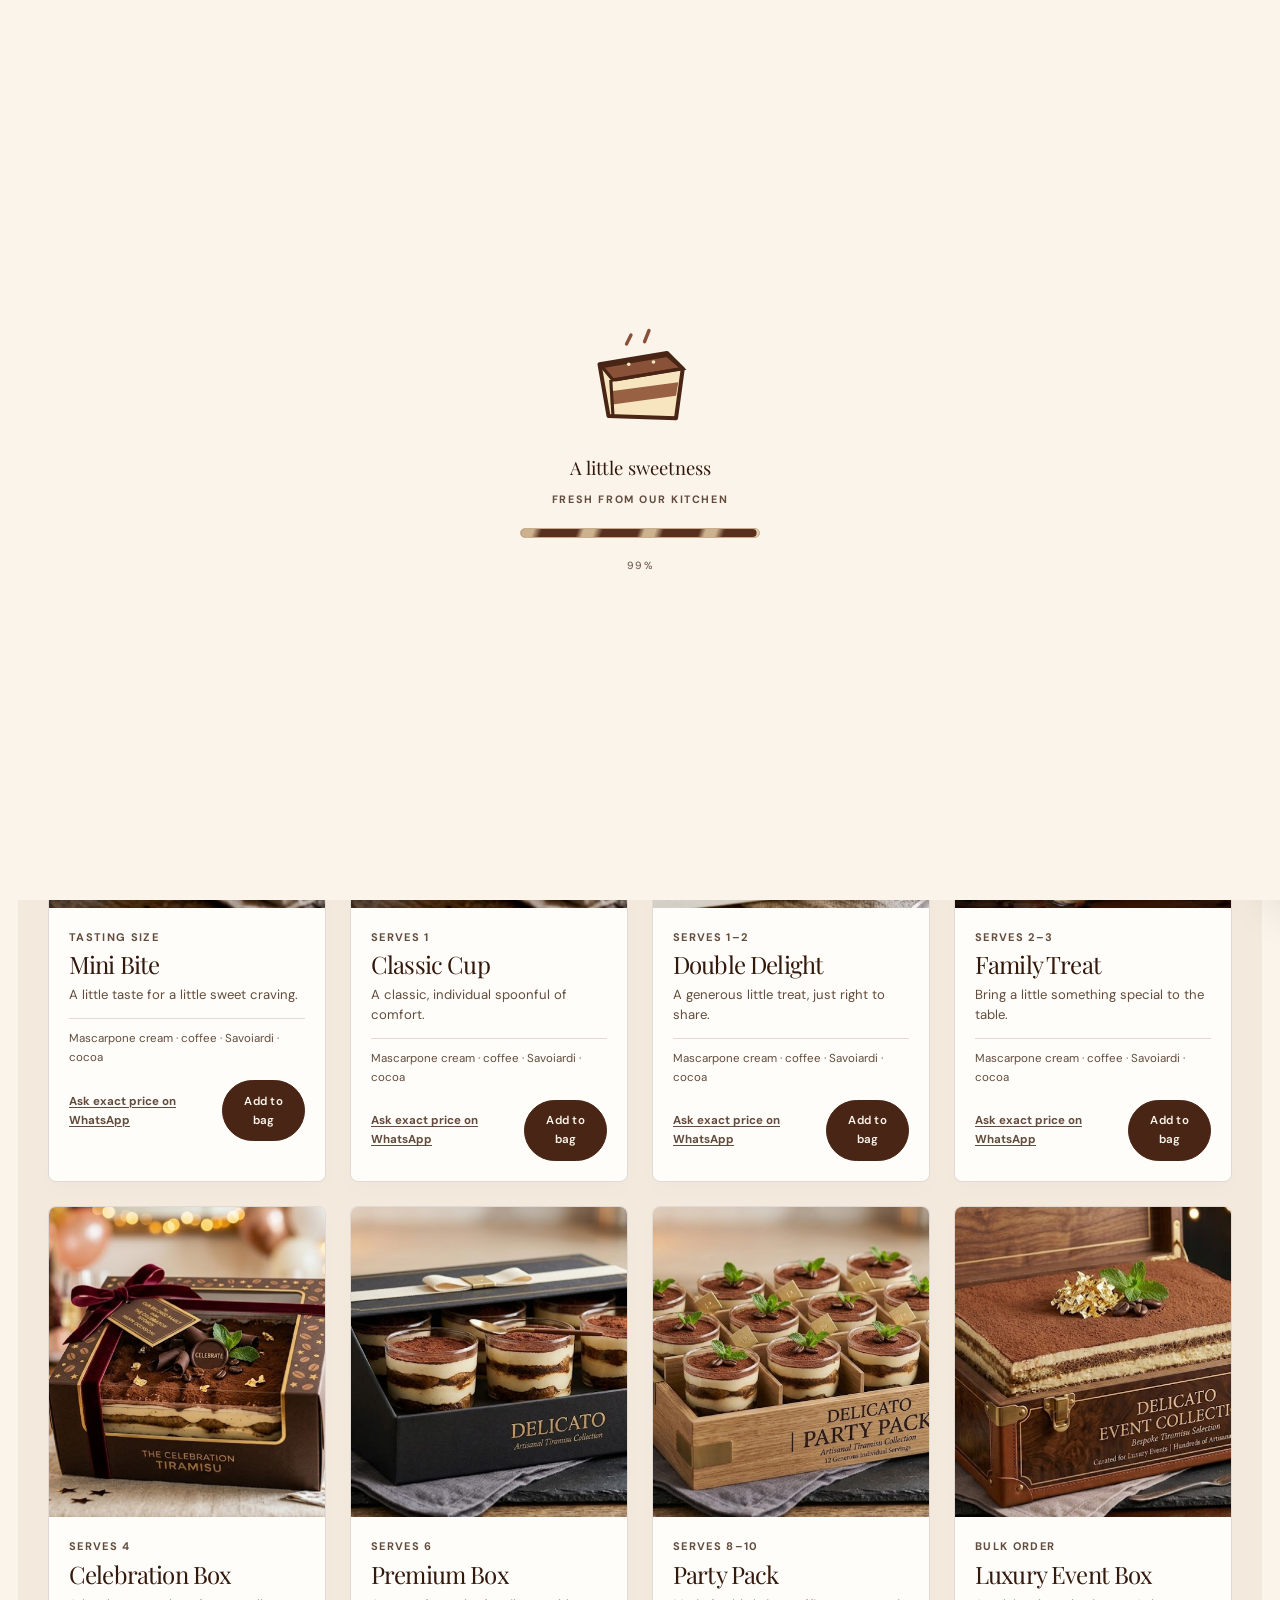
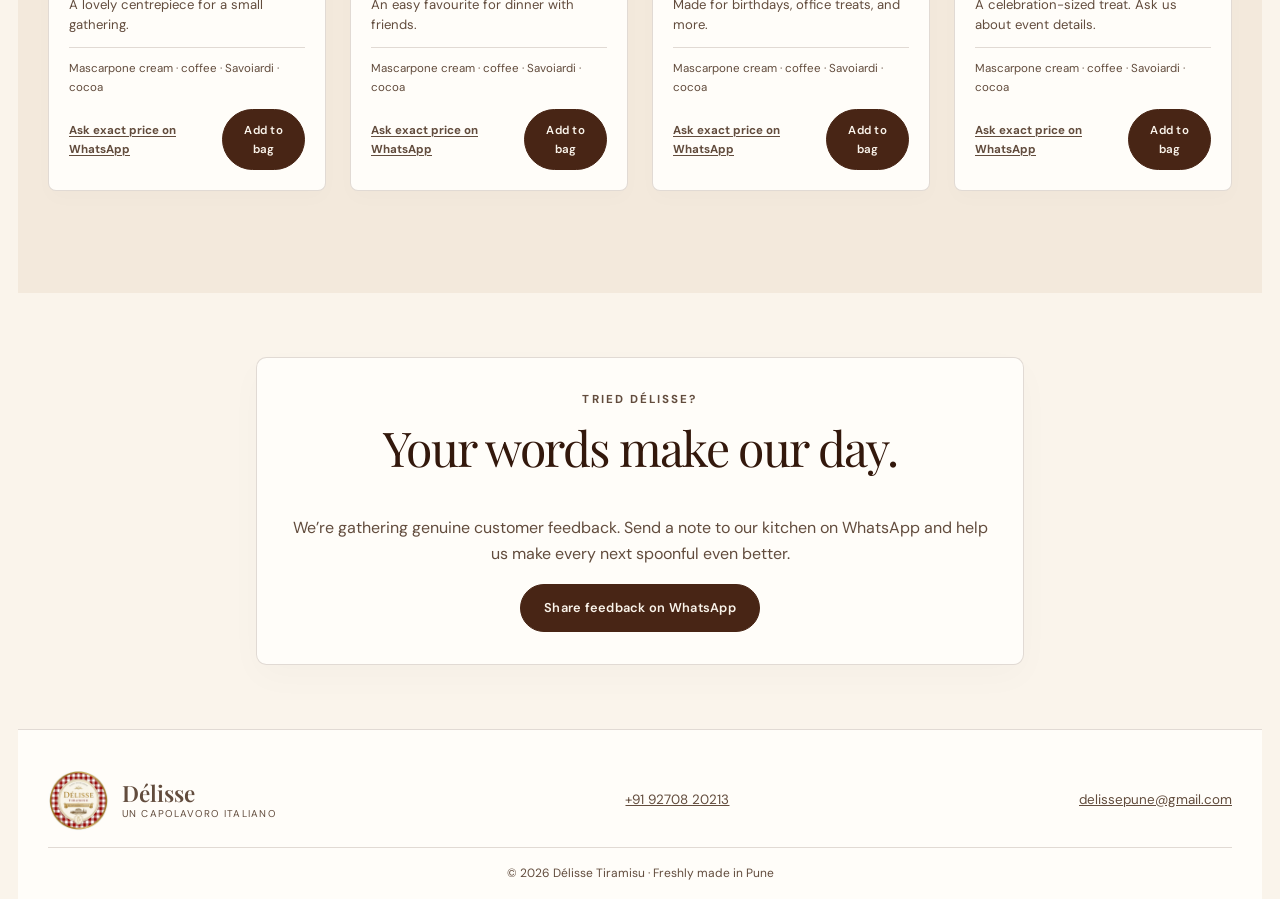
==== commit 9d450091: "Add files via upload" ====
--- a/menu.html
+++ b/menu.html
@@ -90,7 +90,7 @@
     .product-content p { margin-bottom:.8rem; color:var(--muted); font-size:.82rem; line-height:1.5; }
     .ingredients { margin-top:auto; padding-top:.65rem; border-top:1px solid var(--line); color:var(--muted); font-size:.72rem; }
     .product-bottom { display:flex; align-items:center; justify-content:space-between; gap:.5rem; margin-top:.8rem; }
-    .price { font-weight:700; }
+    .price-link { color:var(--muted); font-size:.72rem; font-weight:700; text-underline-offset:.2em; }
     .quantity { display:inline-flex; align-items:center; gap:.35rem; }
     .quantity button,.qty button { width:48px; height:48px; display:grid; place-items:center; border:1px solid var(--line); border-radius:.25rem; background:var(--surface); color:var(--ink); cursor:pointer; transition:transform .2s ease,box-shadow .2s ease; }
     .quantity button:hover,.qty button:hover { transform:translateY(-2px); box-shadow:0 .35rem .7rem rgba(51,24,12,.13); }
@@ -122,7 +122,7 @@
     .qty button { border:0; }
     .qty span { min-width:1.5rem; text-align:center; font-size:.82rem; }
     .drawer-foot { max-height:72vh; overflow-y:auto; padding:1rem 1.2rem 1.3rem; border-top:1px solid var(--line); background:var(--page); }
-    .subtotal { display:flex; justify-content:space-between; margin-bottom:.4rem; font-weight:700; }
+    .pricing-note { margin:0 0 .4rem; font-weight:700; }
     .fineprint { margin:0 0 .75rem; color:var(--muted); font-size:.72rem; }
     .customer-form { display:grid; gap:.7rem; padding:.8rem; border:1px solid var(--line); border-radius:.75rem; background:var(--surface); }
     .customer-form[hidden] { display:none; }
@@ -173,8 +173,8 @@
     }
     @media(prefers-reduced-motion:reduce) { *,*::before,*::after { scroll-behavior:auto!important; animation-duration:.01ms!important; animation-iteration-count:1!important; transition-duration:.01ms!important; } }
   </style>
-  <link rel="stylesheet" href="./premium.css">
-  <link rel="stylesheet" href="./studio.css">
+  <link rel="stylesheet" href="./premium.css">
+  <link rel="stylesheet" href="./studio.css">
 </head>
 <body>
   <noscript><style>.page-loader{display:none!important}.reveal{opacity:1!important;transform:none!important}</style></noscript>
@@ -208,7 +208,7 @@
     <section class="collection" id="menu-list" aria-labelledby="collection-title">
       <div class="container">
         <h2 class="sr-only" id="collection-title">Our tiramisu menu</h2>
-        <p class="menu-note reveal">Choose a size, add it to your bag, then share your delivery details with us on WhatsApp. We’ll confirm availability and final delivery charges.</p>
+        <p class="menu-note reveal">Choose a size and add it to your bag to send an enquiry. For the exact price, please contact us on WhatsApp—we’ll also confirm availability and delivery charges.</p>
         <div class="product-grid" id="product-grid" aria-live="polite"></div>
       </div>
     </section>
@@ -238,24 +238,24 @@
     <div class="drawer-head"><h2>Your order</h2><button class="close" id="close-drawer" type="button" aria-label="Close bag">×</button></div>
     <div class="drawer-list" id="drawer-list"></div>
     <div class="drawer-foot">
-      <div class="subtotal"><span>Subtotal</span><span id="subtotal">₹0</span></div>
-      <p class="fineprint">Delivery charges and order timing are confirmed directly. No payment is taken on this page.</p>
+      <p class="pricing-note">Exact pricing is confirmed on WhatsApp.</p>
+      <p class="fineprint">Delivery charges, availability and order timing are confirmed directly. No payment is taken on this page.</p>
       <form class="customer-form" id="customer-form" hidden>
         <div class="row">
           <label for="customer-name">Your name<input id="customer-name" name="name" autocomplete="name" placeholder="Name" required></label>
           <label for="customer-phone">Mobile number<input id="customer-phone" name="phone" type="tel" inputmode="numeric" autocomplete="tel" minlength="10" maxlength="15" pattern="[0-9]{10,15}" placeholder="10-digit number" required></label>
         </div>
-                <fieldset class="address-fields">
-          <legend>Delivery address</legend>
-          <label class="full" for="customer-building">Flat / house number &amp; building<input id="customer-building" name="building" autocomplete="address-line1" maxlength="160" placeholder="Flat 12, Rosewood Apartments" required></label>
-          <label class="full" for="customer-area">Street / area / locality<input id="customer-area" name="area" autocomplete="address-line2" maxlength="160" placeholder="Street name, neighbourhood" required></label>
-          <label class="full" for="customer-landmark">Landmark (optional)<input id="customer-landmark" name="landmark" maxlength="120" placeholder="Near a well-known place"></label>
-          <label for="customer-city">Town / city<input id="customer-city" name="city" autocomplete="address-level2" maxlength="80" placeholder="Pune" required></label>
-          <label for="customer-state">State / union territory<select id="customer-state" name="state" autocomplete="address-level1" required><option value="">Select state / UT</option></select></label>
-          <label for="customer-pin">PIN code<input id="customer-pin" name="pin" autocomplete="postal-code" inputmode="numeric" pattern="[1-9][0-9]{5}" maxlength="6" minlength="6" placeholder="6-digit PIN" required></label>
-          <label for="customer-address-type">Address type<select id="customer-address-type" name="addressType"><option>Home</option><option>Work</option><option>Other</option></select></label>
-          <p class="form-help full">India · Delivery availability and charges are confirmed by Délisse for your area.</p>
-        </fieldset>
+                <fieldset class="address-fields">
+          <legend>Delivery address</legend>
+          <label class="full" for="customer-building">Flat / house number &amp; building<input id="customer-building" name="building" autocomplete="address-line1" maxlength="160" placeholder="Flat 12, Rosewood Apartments" required></label>
+          <label class="full" for="customer-area">Street / area / locality<input id="customer-area" name="area" autocomplete="address-line2" maxlength="160" placeholder="Street name, neighbourhood" required></label>
+          <label class="full" for="customer-landmark">Landmark (optional)<input id="customer-landmark" name="landmark" maxlength="120" placeholder="Near a well-known place"></label>
+          <label for="customer-city">Town / city<input id="customer-city" name="city" autocomplete="address-level2" maxlength="80" placeholder="Pune" required></label>
+          <label for="customer-state">State / union territory<select id="customer-state" name="state" autocomplete="address-level1" required><option value="">Select state / UT</option></select></label>
+          <label for="customer-pin">PIN code<input id="customer-pin" name="pin" autocomplete="postal-code" inputmode="numeric" pattern="[1-9][0-9]{5}" maxlength="6" minlength="6" placeholder="6-digit PIN" required></label>
+          <label for="customer-address-type">Address type<select id="customer-address-type" name="addressType"><option>Home</option><option>Work</option><option>Other</option></select></label>
+          <p class="form-help full">Delivery is currently available in Pune only. Please confirm area availability and charges with Délisse.</p>
+        </fieldset>
         <div class="address-preview" id="address-preview" aria-live="polite">Your delivery address will appear here.</div>
         <label for="customer-notes">Preferred date or notes (optional)<input id="customer-notes" name="notes" placeholder="Date, time, or order notes"></label>
         <button class="button send" id="send-order" type="submit" disabled>Send order on WhatsApp</button>
@@ -263,17 +263,17 @@
     </div>
   </aside>
   <div id="toast" aria-live="polite" aria-atomic="true"></div>
-  <script src="./order-utils.js"></script>
-  <script>
+  <script src="./order-utils.js"></script>
+  <script>
     const products = [
-      {id:1,name:"Mini Bite",size:"Tasting size",price:49,desc:"A little taste for a little sweet craving.",img:"./mini bite.jpg"},
-      {id:2,name:"Classic Cup",size:"Serves 1",price:99,desc:"A classic, individual spoonful of comfort.",img:"./classic cup.jpg"},
-      {id:3,name:"Double Delight",size:"Serves 1–2",price:149,desc:"A generous little treat, just right to share.",img:"./double delight.jpg"},
-      {id:4,name:"Family Treat",size:"Serves 2–3",price:199,desc:"Bring a little something special to the table.",img:"./family treat.jpg"},
-      {id:5,name:"Celebration Box",size:"Serves 4",price:299,desc:"A lovely centrepiece for a small gathering.",img:"./celebration box.jpg"},
-      {id:6,name:"Premium Box",size:"Serves 6",price:399,desc:"An easy favourite for dinner with friends.",img:"./premium box.jpg"},
-      {id:7,name:"Party Pack",size:"Serves 8–10",price:499,desc:"Made for birthdays, office treats, and more.",img:"./party pack.jpg"},
-      {id:8,name:"Luxury Event Box",size:"Bulk order",price:1699,desc:"A celebration-sized treat. Ask us about event details.",img:"./luxury event box.jpg"}
+      {id:1,name:"Mini Bite",size:"Tasting size",desc:"A little taste for a little sweet craving.",img:"./mini bite.jpg"},
+      {id:2,name:"Classic Cup",size:"Serves 1",desc:"A classic, individual spoonful of comfort.",img:"./classic cup.jpg"},
+      {id:3,name:"Double Delight",size:"Serves 1–2",desc:"A generous little treat, just right to share.",img:"./double delight.jpg"},
+      {id:4,name:"Family Treat",size:"Serves 2–3",desc:"Bring a little something special to the table.",img:"./family treat.jpg"},
+      {id:5,name:"Celebration Box",size:"Serves 4",desc:"A lovely centrepiece for a small gathering.",img:"./celebration box.jpg"},
+      {id:6,name:"Premium Box",size:"Serves 6",desc:"An easy favourite for dinner with friends.",img:"./premium box.jpg"},
+      {id:7,name:"Party Pack",size:"Serves 8–10",desc:"Made for birthdays, office treats, and more.",img:"./party pack.jpg"},
+      {id:8,name:"Luxury Event Box",size:"Bulk order",desc:"A celebration-sized treat. Ask us about event details.",img:"./luxury event box.jpg"}
     ];
     const cart = new Map();
     const grid = document.getElementById("product-grid");
@@ -290,7 +290,7 @@
         <div class="product-image"><img src="${product.img}" alt="${product.name} tiramisu" loading="lazy" width="800" height="600"></div>
         <div class="product-content"><span class="format">${product.size}</span><h2>${product.name}</h2><p>${product.desc}</p>
           <div class="ingredients">Mascarpone cream · coffee · Savoiardi · cocoa</div>
-          <div class="product-bottom"><span class="price">₹${product.price}</span><div id="action-${product.id}"></div></div>
+          <div class="product-bottom"><a class="price-link" href="https://wa.me/919270820213?text=${encodeURIComponent(`Hello Délisse! Could you please share the exact price for ${product.name} (${product.size})?`)}" target="_blank" rel="noopener noreferrer">Ask exact price on WhatsApp</a><div id="action-${product.id}"></div></div>
         </div></article>`).join("");
       renderActions();
       grid.querySelectorAll(".product-card").forEach(card => observer.observe(card));
@@ -319,10 +319,8 @@
     }
     function renderCart() {
       const count = [...cart.values()].reduce((sum,item) => sum + item.quantity,0);
-      const subtotal = [...cart.values()].reduce((sum,item) => sum + item.product.price*item.quantity,0);
       document.getElementById("cart-count").textContent = count;
       document.getElementById("open-cart").setAttribute("aria-label",`Open bag, ${count} ${count===1?"item":"items"}`);
-      document.getElementById("subtotal").textContent = `₹${subtotal}`;
       renderActions();
       if (!cart.size) {
         drawerList.innerHTML = '<div class="empty"><p>Your bag is waiting for something lovely.</p><a class="button" href="#menu-list" data-close>Browse the menu</a></div>';
@@ -333,10 +331,10 @@
       form.hidden = false;
       drawerList.innerHTML = [...cart.entries()].map(([id,item]) => `<article class="cart-item">
         <img src="${item.product.img}" alt="" width="160" height="160"><div><h3>${item.product.name}</h3>
-        <small>₹${item.product.price} · ${item.product.size}</small>
+        <small>${item.product.size}</small>
         <div class="item-tools"><label class="sr-only" for="size-${id}">Change serving size for ${item.product.name}</label>
           <select id="size-${id}" data-size="${id}" aria-label="Serving size for ${item.product.name}">
-            ${products.map(product=>`<option value="${product.id}" ${product.id===item.product.id?"selected":""}>${product.name} · ${product.size} · ₹${product.price}</option>`).join("")}
+            ${products.map(product=>`<option value="${product.id}" ${product.id===item.product.id?"selected":""}>${product.name} · ${product.size}</option>`).join("")}
           </select>
           <span class="qty"><button type="button" data-qty="${id}" data-change="-1" aria-label="Remove one ${item.product.name}">−</button><span>${item.quantity}</span><button type="button" data-qty="${id}" data-change="1" aria-label="Add one ${item.product.name}">+</button></span>
         </div></div></article>`).join("");
@@ -346,7 +344,7 @@
       const product = products.find(item=>item.id===productId);
       if (!product) return;
       const current = cart.get(productId)?.quantity ?? 0;
-      const quantity = Math.min(99, current + delta);
+      const quantity = Math.min(99, current + delta);
       if (quantity === current && delta > 0) { notify("Maximum quantity is 99 per item."); return; }
       if (quantity <= 0) cart.delete(productId);
       else cart.set(productId,{product,quantity});
@@ -393,7 +391,7 @@
       event.preventDefault();
       if (!cart.size||!form.reportValidity()) return;
       const data=new FormData(form);
-      const message=window.DelisseOrder.buildMessage([...cart.values()],Object.fromEntries(data));
+      const message=window.DelisseOrder.buildMessage([...cart.values()],Object.fromEntries(data));
       window.location.assign(`https://wa.me/919270820213?text=${encodeURIComponent(message)}`);
     });
     document.getElementById("open-cart").addEventListener("click",openDrawer);
@@ -461,6 +459,6 @@
     document.getElementById("year").textContent=new Date().getFullYear();
     renderProducts(); renderCart();
   </script>
-  <script src="./studio.js"></script>
+  <script src="./studio.js"></script>
 </body>
 </html>
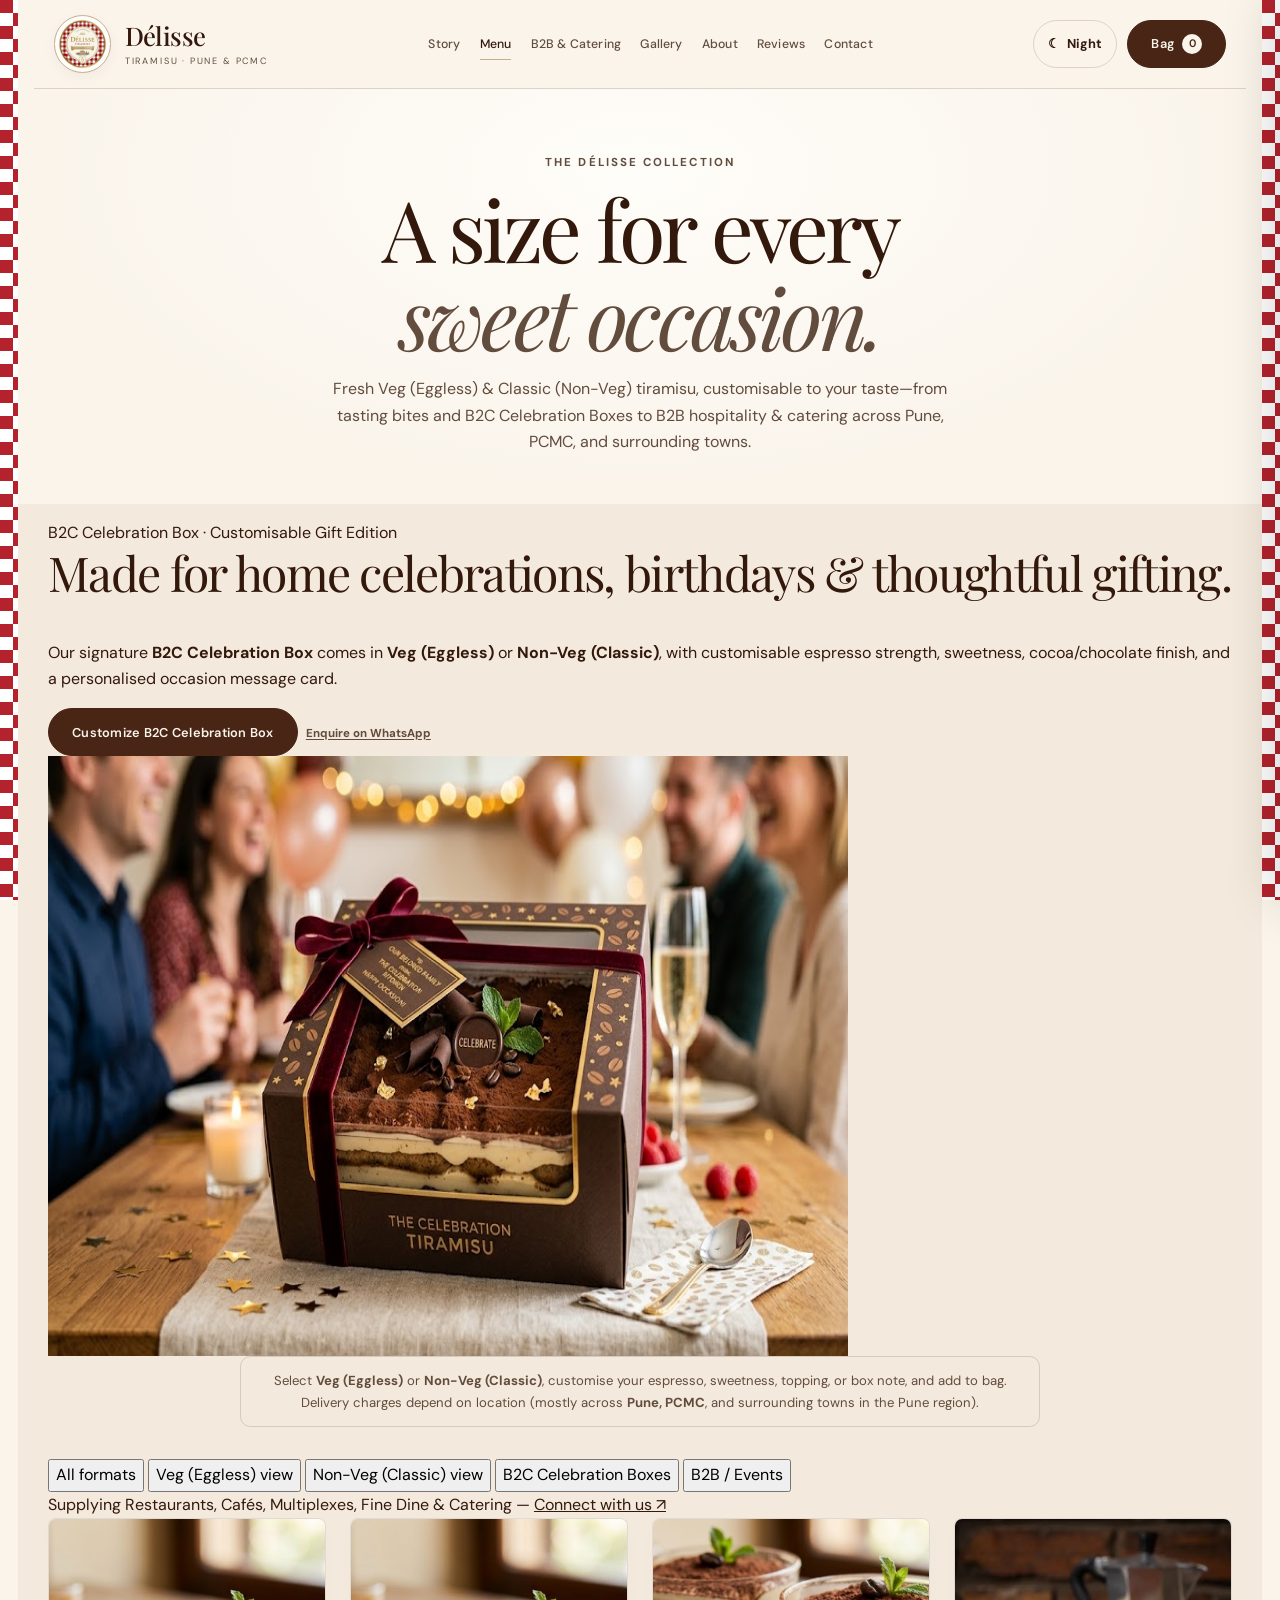
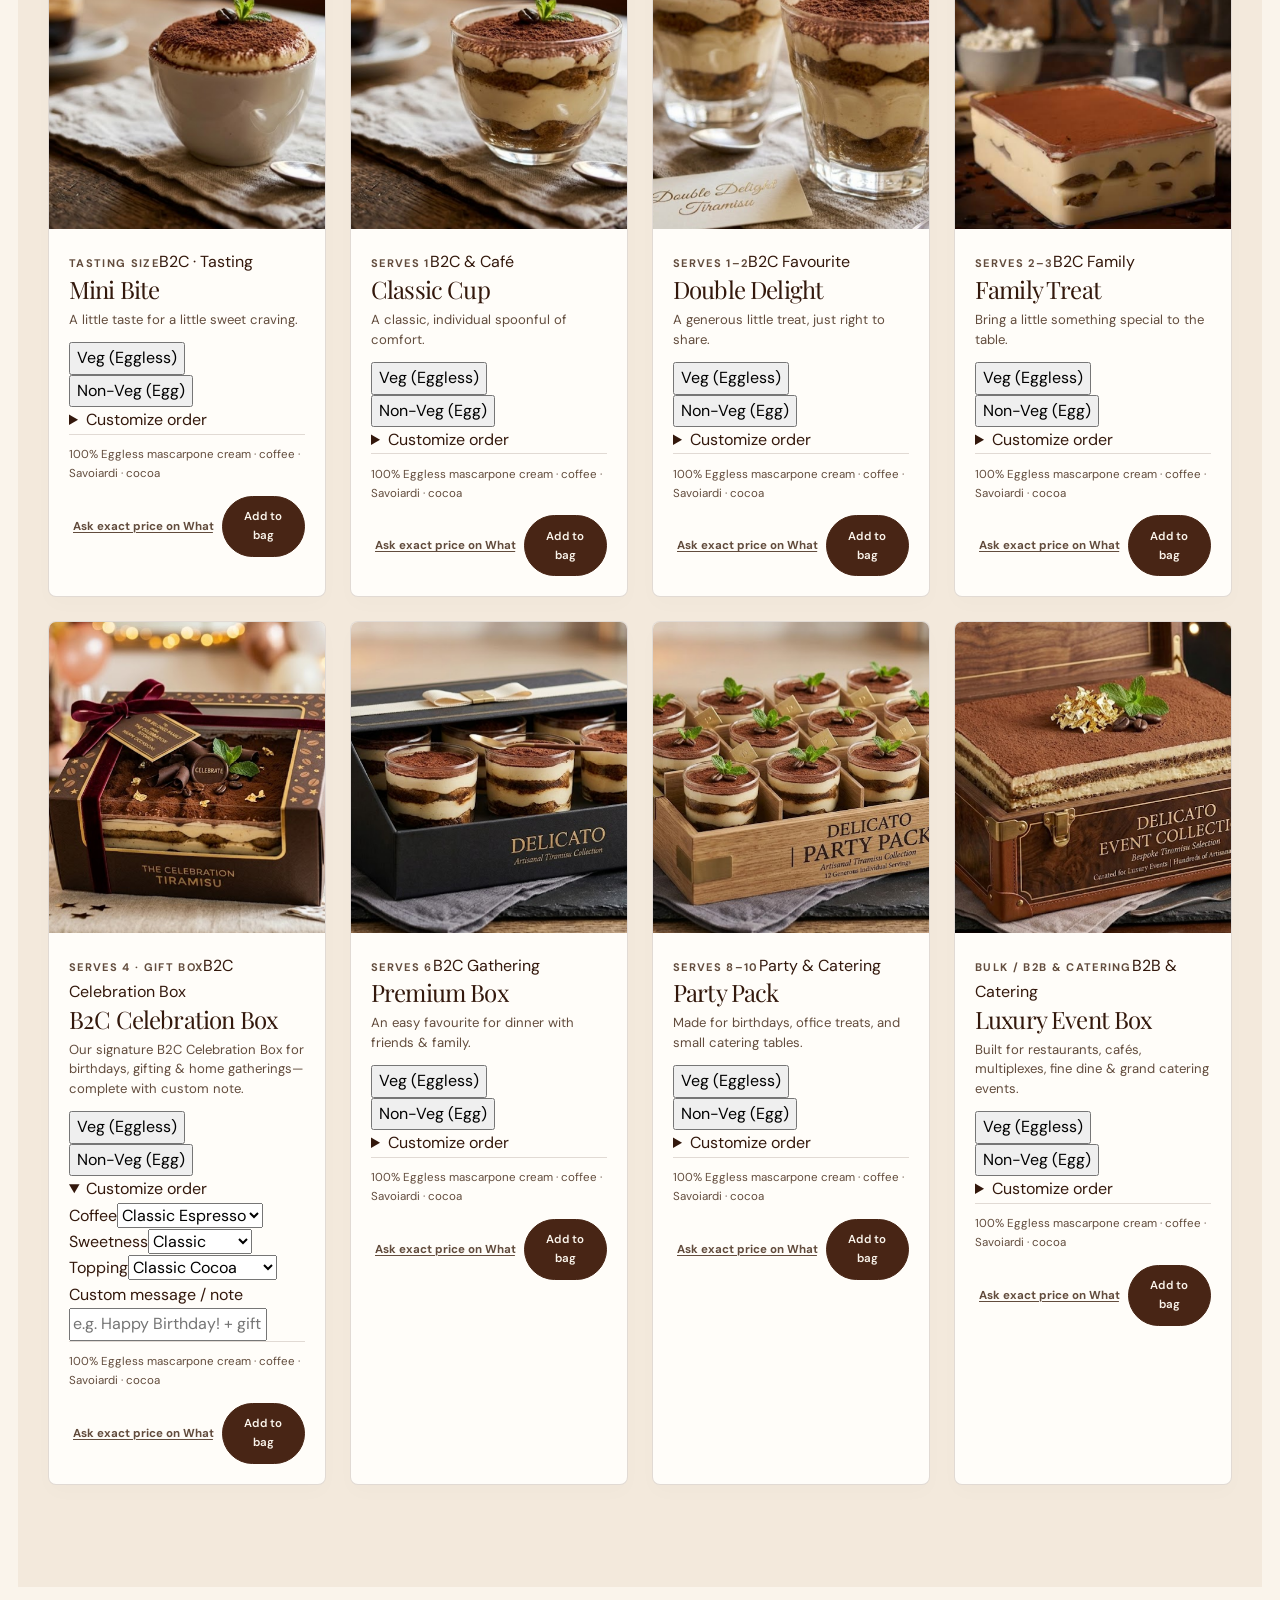
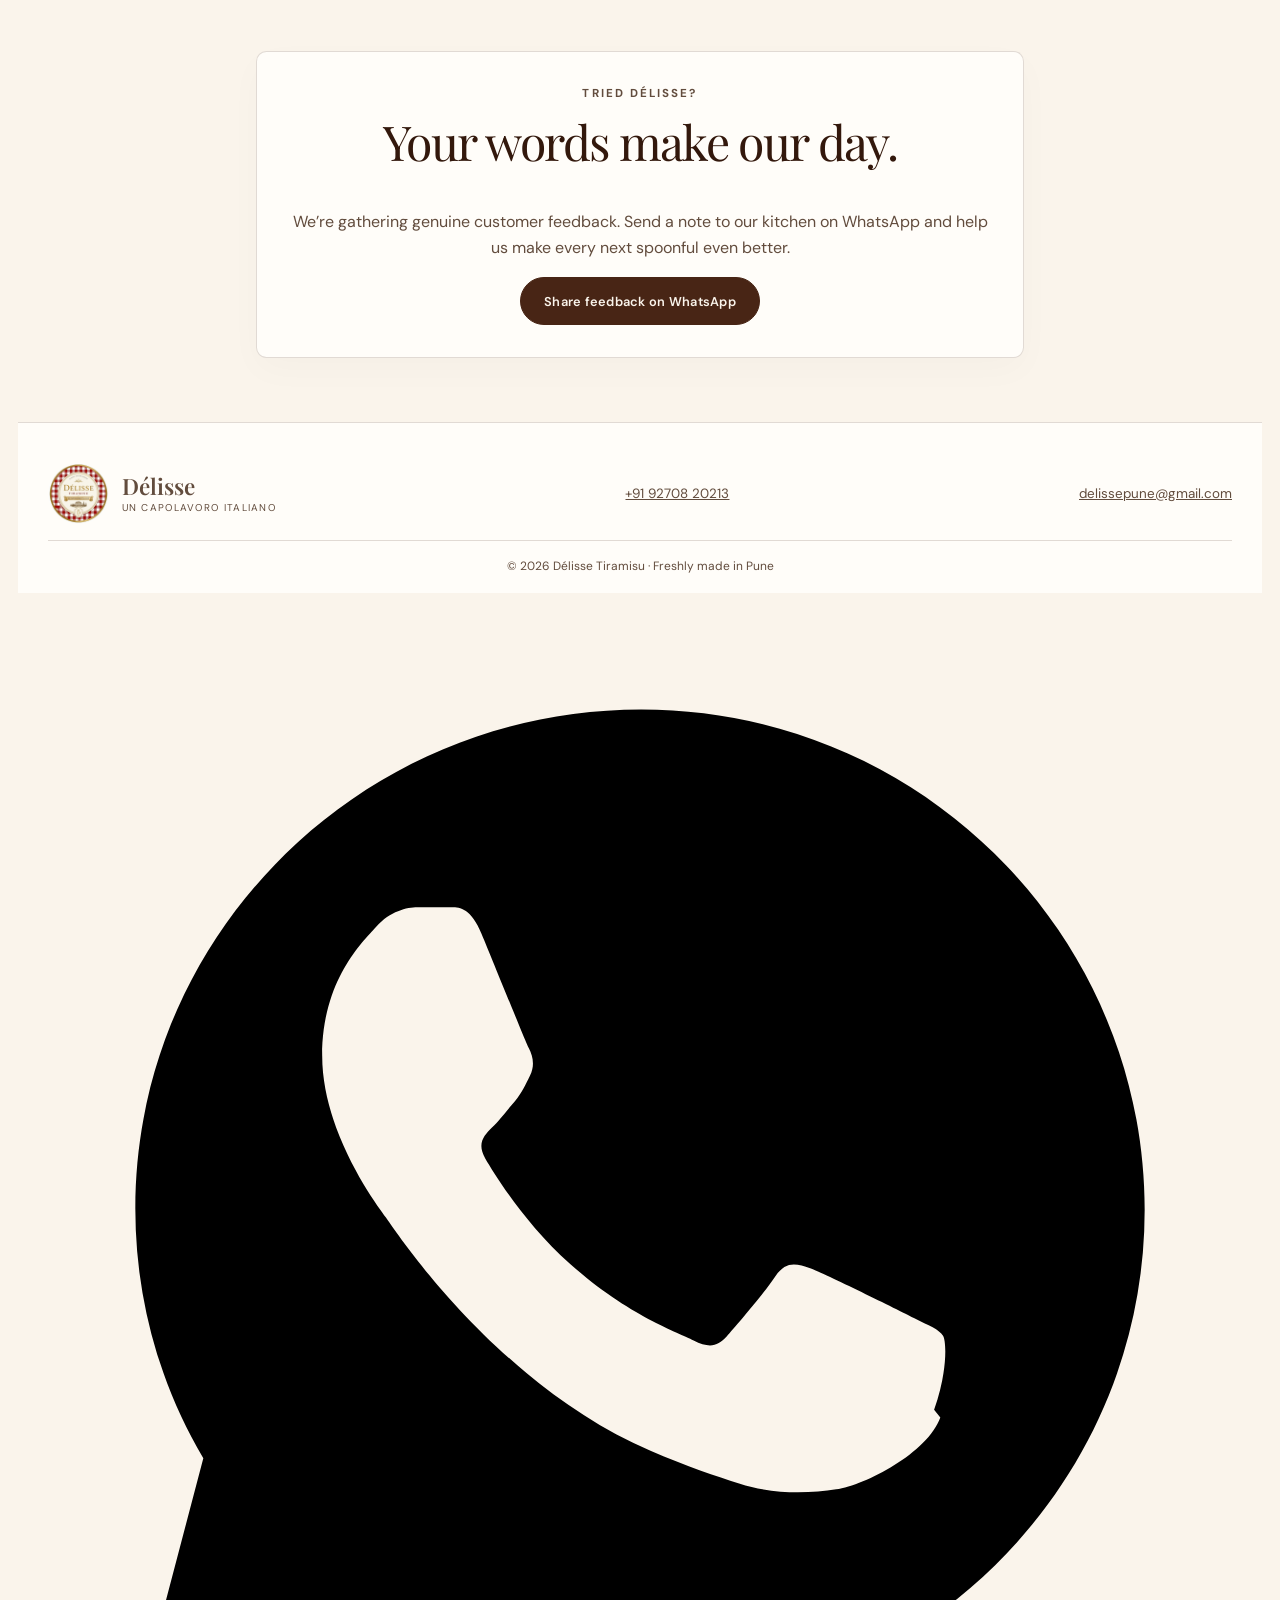
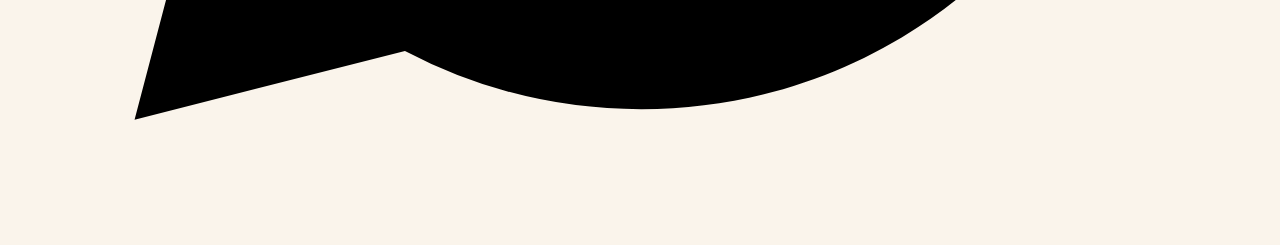
==== commit 7b84d938: "Add files via upload" ====
--- a/menu.html
+++ b/menu.html
@@ -90,10 +90,22 @@
     .product-content p { margin-bottom:.8rem; color:var(--muted); font-size:.82rem; line-height:1.5; }
     .ingredients { margin-top:auto; padding-top:.65rem; border-top:1px solid var(--line); color:var(--muted); font-size:.72rem; }
     .product-bottom { display:flex; align-items:center; justify-content:space-between; gap:.5rem; margin-top:.8rem; }
-    .price-link { color:var(--muted); font-size:.72rem; font-weight:700; text-underline-offset:.2em; }
+    .price-link { position:relative; color:var(--muted); font-size:.72rem; font-weight:700; text-underline-offset:.2em; }
+    .price-link svg { position:absolute; top:50%; left:50%; width:1.4rem; height:1.4rem; fill:currentColor; opacity:0; transform:translate(-50%,-50%) scale(.8); transition:opacity .2s ease,transform .2s ease; }
+    @media (hover:hover) and (pointer:fine) {
+      .price-link { display:inline-flex; align-items:center; justify-content:flex-start; width:10.5rem; max-width:100%; height:2.75rem; min-height:44px; padding-inline:.25rem; overflow:hidden; border-radius:999px; white-space:nowrap; transition:color 1.5s ease; }
+      .price-link::before { position:absolute; z-index:0; top:50%; left:0; width:2.75rem; height:2.75rem; border-radius:50%; background:#25D366; box-shadow:0 5px 16px rgba(31,122,69,.25); content:""; opacity:0; pointer-events:none; transform:translateY(-50%) scale(.65); transition:opacity 1.5s ease,transform 1.5s cubic-bezier(.22,1,.36,1); }
+      .price-link span { position:relative; z-index:1; transition:opacity 1.5s ease,transform 1.5s cubic-bezier(.22,1,.36,1); }
+      .price-link svg { z-index:2; left:1.375rem; transition:opacity 1.5s ease,transform 1.5s cubic-bezier(.22,1,.36,1); }
+      .price-link:hover,.price-link:focus-visible { color:#fff; text-decoration:none; }
+      .price-link:hover::before,.price-link:focus-visible::before { opacity:1; transform:translateY(-50%) scale(1); }
+      .price-link:hover span,.price-link:focus-visible span { opacity:0; transform:translateX(-.5rem); }
+      .price-link:hover svg,.price-link:focus-visible svg { opacity:1; transform:translate(-50%,-50%) scale(1); }
+    }
     .quantity { display:inline-flex; align-items:center; gap:.35rem; }
-    .quantity button,.qty button { width:48px; height:48px; display:grid; place-items:center; border:1px solid var(--line); border-radius:.25rem; background:var(--surface); color:var(--ink); cursor:pointer; transition:transform .2s ease,box-shadow .2s ease; }
-    .quantity button:hover,.qty button:hover { transform:translateY(-2px); box-shadow:0 .35rem .7rem rgba(51,24,12,.13); }
+    .quantity button,.qty button { width:48px; height:48px; display:grid; place-items:center; border:1px solid var(--line); border-radius:50%; background:linear-gradient(145deg,var(--surface),var(--soft)); color:var(--ink); cursor:pointer; box-shadow:0 6px 12px rgba(0,0,0,.16),inset 0 1px 2px rgba(255,255,255,.8),inset 0 -2px 3px rgba(0,0,0,.14); transition:transform .2s cubic-bezier(.23,1,.32,1),box-shadow .2s ease,background .2s ease; }
+    .quantity button:hover,.qty button:hover { transform:translateY(-2px); box-shadow:0 8px 16px rgba(0,0,0,.2),inset 0 1px 2px rgba(255,255,255,.8),inset 0 -2px 3px rgba(0,0,0,.14); }
+    .quantity button:active,.qty button:active { transform:translateY(2px) scale(.94); background:var(--soft); box-shadow:0 2px 4px rgba(0,0,0,.14),inset 0 4px 8px rgba(0,0,0,.2),inset 0 1px 2px rgba(255,255,255,.65); }
     .quantity output { min-width:1rem; text-align:center; font-weight:700; }
     .feedback { padding:4rem 0; text-align:center; }
     .feedback-card { max-width:48rem; margin:auto; padding:2rem; border:1px solid var(--line); border-radius:1rem; background:var(--surface); box-shadow:var(--shadow); }
@@ -179,14 +191,20 @@
 <body>
   <noscript><style>.page-loader{display:none!important}.reveal{opacity:1!important;transform:none!important}</style></noscript>
   <div class="page-loader" id="page-loader" role="status" aria-label="Loading Délisse menu">
-    <div class="loader-content"><span class="loader-logo"><img src="./logo.jpg" alt="" width="1024" height="1024"></span><span class="loader-label">A little sweetness</span><span class="loader-sub-label">Fresh from our kitchen</span><span class="loader-bar" aria-hidden="true"></span></div>
+    <div class="loader-content">
+      <div class="loader-cake" aria-hidden="true"><img src="./tiramisu-doodle.svg" alt="" width="108" height="108"></div>
+      <span class="loader-caption">A little sweetness</span>
+      <span class="loader-subcaption">Fresh from our kitchen</span>
+      <div class="coffee-track" role="progressbar" aria-label="Preparing your visit" aria-valuemin="0" aria-valuemax="100" aria-valuenow="0"><span class="coffee-fill"></span></div>
+      <span class="loader-percent" aria-hidden="true">00%</span>
+    </div>
   </div>
   <span class="side-ribbon left" aria-hidden="true"></span><span class="side-ribbon right" aria-hidden="true"></span>
   <a class="skip-link" href="#main">Skip to content</a>
   <header class="header">
     <div class="container nav">
-      <a class="brand" href="./index.html" aria-label="Délisse Tiramisu home"><span class="seal"><img src="./logo.jpg" alt="Délisse lid logo" width="1024" height="1024"></span><span class="brand-copy"><span class="wordmark">Délisse</span><span class="tagline">Tiramisu · Pune</span></span></a>
-      <nav class="nav-links" aria-label="Main navigation"><a href="./index.html#story">Story</a><a href="#menu-list" aria-current="page">Menu</a><a href="./index.html#gallery">Gallery</a><a href="./index.html#craft">About</a><a href="./index.html#reviews">Reviews</a><a href="./index.html#contact">Contact</a></nav>
+      <a class="brand" href="./index.html" aria-label="Délisse Tiramisu home"><span class="seal"><img src="./logo.jpg" alt="Délisse lid logo" width="1024" height="1024"></span><span class="brand-copy"><span class="wordmark">Délisse</span><span class="tagline">Tiramisu · Pune &amp; PCMC</span></span></a>
+      <nav class="nav-links" aria-label="Main navigation"><a href="./index.html#story">Story</a><a href="#menu-list" aria-current="page">Menu</a><a href="./index.html#b2b">B2B &amp; Catering</a><a href="./index.html#gallery">Gallery</a><a href="./index.html#craft">About</a><a href="./index.html#reviews">Reviews</a><a href="./index.html#contact">Contact</a></nav>
       <div class="nav-actions">
         <button class="icon-button" id="theme-toggle" type="button" aria-label="Switch to night mode" aria-pressed="false">☾ <span class="theme-label">Night</span></button>
         <button class="button cart-button" id="open-cart" type="button" aria-label="Open bag, 0 items">Bag <span class="cart-count" id="cart-count">0</span></button>
@@ -194,7 +212,7 @@
       </div>
     </div>
     <nav class="mobile-nav" id="mobile-nav" aria-label="Mobile navigation">
-      <a href="./index.html#story">Our story</a><a href="#menu-list">Menu</a><a href="./index.html#gallery">Gallery</a><a href="./index.html#craft">About our craft</a><a href="./index.html#reviews">Reviews</a><a href="./index.html#contact">Contact</a>
+      <a href="./index.html#story">Our story</a><a href="#menu-list">Menu</a><a href="./index.html#b2b">B2B &amp; Catering</a><a href="./index.html#gallery">Gallery</a><a href="./index.html#craft">About our craft</a><a href="./index.html#reviews">Reviews</a><a href="./index.html#contact">Contact</a>
     </nav>
   </header>
   <main id="main">
@@ -202,13 +220,35 @@
       <div class="container reveal">
         <p class="eyebrow">The Délisse collection</p>
         <h1>A size for every<br><em>sweet occasion.</em></h1>
-        <p>Classic coffee-and-cocoa tiramisu, made in Pune—from a little tasting bite to a box for the whole table.</p>
+        <p>Fresh Veg (Eggless) &amp; Classic (Non-Veg) tiramisu, customisable to your taste—from tasting bites and B2C Celebration Boxes to B2B hospitality &amp; catering across Pune, PCMC, and surrounding towns.</p>
       </div>
     </section>
     <section class="collection" id="menu-list" aria-labelledby="collection-title">
       <div class="container">
         <h2 class="sr-only" id="collection-title">Our tiramisu menu</h2>
-        <p class="menu-note reveal">Choose a size and add it to your bag to send an enquiry. For the exact price, please contact us on WhatsApp—we’ll also confirm availability and delivery charges.</p>
+        <div class="b2c-spotlight reveal" id="b2c-celebration">
+          <div class="b2c-spotlight-copy">
+            <span class="b2c-pill">B2C Celebration Box · Customisable Gift Edition</span>
+            <h2>Made for home celebrations, birthdays &amp; thoughtful gifting.</h2>
+            <p>Our signature <strong>B2C Celebration Box</strong> comes in <strong>Veg (Eggless)</strong> or <strong>Non-Veg (Classic)</strong>, with customisable espresso strength, sweetness, cocoa/chocolate finish, and a personalised occasion message card.</p>
+            <div class="b2c-spotlight-actions">
+              <button class="button" type="button" id="customize-b2c-btn">Customize B2C Celebration Box</button>
+              <a class="price-link b2c-wa-link" href="https://wa.me/919270820213?text=Hello%20D%C3%A9lisse!%20I%27d%20like%20to%20enquire%20about%20a%20custom%20B2C%20Celebration%20Box%20and%20catering%20options." target="_blank" rel="noopener noreferrer"><span>Enquire on WhatsApp</span><svg viewBox="0 0 32 32" aria-hidden="true"><path d="M16.04 3C8.86 3 3.02 8.76 3.02 15.84c0 2.27.6 4.49 1.75 6.43L3 29l6.96-1.77a13.08 13.08 0 0 0 6.08 1.5h.01C23.22 28.73 29 22.96 29 15.88S23.22 3 16.04 3Zm7.7 18.22c-.33.91-1.92 1.74-2.68 1.85-.68.1-1.55.15-2.5-.15-.58-.18-1.33-.43-2.28-.84-4.01-1.73-6.62-5.75-6.82-6.02-.2-.27-1.63-2.17-1.63-4.14 0-1.96 1.03-2.93 1.39-3.33.36-.4.79-.5 1.06-.5h.76c.24.01.57-.09.89.68.33.79 1.12 2.75 1.22 2.95.1.2.16.43.03.7-.13.26-.2.43-.39.66-.2.23-.41.51-.59.68-.2.2-.4.41-.17.8.23.39 1.02 1.68 2.19 2.72 1.51 1.34 2.78 1.76 3.17 1.96.39.2.62.16.85-.1.23-.26 1-1.16 1.26-1.56.26-.39.53-.33.89-.2.36.13 2.28 1.08 2.67 1.28.39.2.65.29.75.46.1.17.1.99-.23 1.9Z"/></svg></a>
+            </div>
+          </div>
+          <div class="b2c-spotlight-media"><img src="./celebration box.jpg" alt="Délisse B2C Celebration Box" loading="lazy" width="800" height="600"></div>
+        </div>
+        <p class="menu-note reveal">Select <strong>Veg (Eggless)</strong> or <strong>Non-Veg (Classic)</strong>, customise your espresso, sweetness, topping, or box note, and add to bag. Delivery charges depend on location (mostly across <strong>Pune, PCMC</strong>, and surrounding towns in the Pune region).</p>
+        <div class="menu-toolbar reveal" role="region" aria-label="Menu dietary and collection filters">
+          <div class="filter-group" role="group" aria-label="Filter menu">
+            <button type="button" class="filter-pill is-active" data-filter="all" aria-pressed="true">All formats</button>
+            <button type="button" class="filter-pill" data-filter="veg" aria-pressed="false"><span class="diet-mark veg" aria-hidden="true"></span>Veg (Eggless) view</button>
+            <button type="button" class="filter-pill" data-filter="non-veg" aria-pressed="false"><span class="diet-mark non-veg" aria-hidden="true"></span>Non-Veg (Classic) view</button>
+            <button type="button" class="filter-pill" data-filter="b2c" aria-pressed="false">B2C Celebration Boxes</button>
+            <button type="button" class="filter-pill" data-filter="b2b" aria-pressed="false">B2B / Events</button>
+          </div>
+          <div class="b2b-inline-note">Supplying Restaurants, Cafés, Multiplexes, Fine Dine &amp; Catering — <a href="./index.html#b2b">Connect with us ↗</a></div>
+        </div>
         <div class="product-grid" id="product-grid" aria-live="polite"></div>
       </div>
     </section>
@@ -239,22 +279,60 @@
     <div class="drawer-list" id="drawer-list"></div>
     <div class="drawer-foot">
       <p class="pricing-note">Exact pricing is confirmed on WhatsApp.</p>
-      <p class="fineprint">Delivery charges, availability and order timing are confirmed directly. No payment is taken on this page.</p>
+      <p class="fineprint">Delivery charges depend on your exact location (Pune, PCMC &amp; surrounding region). Availability and order timing are confirmed directly. No payment is taken on this page.</p>
       <form class="customer-form" id="customer-form" hidden>
         <div class="row">
           <label for="customer-name">Your name<input id="customer-name" name="name" autocomplete="name" placeholder="Name" required></label>
           <label for="customer-phone">Mobile number<input id="customer-phone" name="phone" type="tel" inputmode="numeric" autocomplete="tel" minlength="10" maxlength="15" pattern="[0-9]{10,15}" placeholder="10-digit number" required></label>
         </div>
-                <fieldset class="address-fields">
+        <div class="row">
+          <label for="customer-order-type">Order type
+            <select id="customer-order-type" name="orderType">
+              <option value="B2C Personal / Home Order">B2C Personal / Home Order</option>
+              <option value="B2C Celebration Box / Gifting">B2C Celebration Box / Gifting</option>
+              <option value="Catering / Event Enquiry">Catering / Event Enquiry</option>
+              <option value="B2B (Restaurant / Café / Multiplex / Fine Dine)">B2B (Restaurant / Café / Multiplex / Fine Dine)</option>
+            </select>
+          </label>
+          <label for="customer-region">Delivery region
+            <select id="customer-region" name="region" required>
+              <option value="Pune City">Pune City</option>
+              <option value="PCMC (Pimpri-Chinchwad)">PCMC (Pimpri-Chinchwad)</option>
+              <option value="Surrounding Pune Region (Hinjewadi / Wakad / Chakan / Wagholi / Talegaon)">Nearby Pune Region (Hinjewadi / Wakad / Chakan / Wagholi / Talegaon)</option>
+            </select>
+          </label>
+        </div>
+        <fieldset class="address-fields">
           <legend>Delivery address</legend>
           <label class="full" for="customer-building">Flat / house number &amp; building<input id="customer-building" name="building" autocomplete="address-line1" maxlength="160" placeholder="Flat 12, Rosewood Apartments" required></label>
-          <label class="full" for="customer-area">Street / area / locality<input id="customer-area" name="area" autocomplete="address-line2" maxlength="160" placeholder="Street name, neighbourhood" required></label>
+          <label class="full" for="customer-area">Street / area / locality<input id="customer-area" name="area" autocomplete="address-line2" maxlength="160" placeholder="Baner, Koregaon Park, Pimpri, Wakad..." required></label>
           <label class="full" for="customer-landmark">Landmark (optional)<input id="customer-landmark" name="landmark" maxlength="120" placeholder="Near a well-known place"></label>
-          <label for="customer-city">Town / city<input id="customer-city" name="city" autocomplete="address-level2" maxlength="80" placeholder="Pune" required></label>
+          <label for="customer-city">City / town in Pune &amp; PCMC region
+            <input id="customer-city" name="city" list="pune-region-cities" autocomplete="address-level2" maxlength="80" placeholder="Pune / PCMC / Hinjewadi..." required>
+            <datalist id="pune-region-cities">
+              <option value="Pune"></option>
+              <option value="Pimpri-Chinchwad (PCMC)"></option>
+              <option value="Pimpri"></option>
+              <option value="Chinchwad"></option>
+              <option value="Nigdi"></option>
+              <option value="Akurdi"></option>
+              <option value="Wakad"></option>
+              <option value="Hinjewadi"></option>
+              <option value="Baner"></option>
+              <option value="Kothrud"></option>
+              <option value="Kharadi"></option>
+              <option value="Viman Nagar"></option>
+              <option value="Hadapsar"></option>
+              <option value="Wagholi"></option>
+              <option value="Chakan"></option>
+              <option value="Talegaon Dabhade"></option>
+              <option value="Ravet"></option>
+            </datalist>
+          </label>
           <label for="customer-state">State / union territory<select id="customer-state" name="state" autocomplete="address-level1" required><option value="">Select state / UT</option></select></label>
           <label for="customer-pin">PIN code<input id="customer-pin" name="pin" autocomplete="postal-code" inputmode="numeric" pattern="[1-9][0-9]{5}" maxlength="6" minlength="6" placeholder="6-digit PIN" required></label>
-          <label for="customer-address-type">Address type<select id="customer-address-type" name="addressType"><option>Home</option><option>Work</option><option>Other</option></select></label>
-          <p class="form-help full">Delivery is currently available in Pune only. Please confirm area availability and charges with Délisse.</p>
+          <label for="customer-address-type">Address type<select id="customer-address-type" name="addressType"><option>Home</option><option>Work</option><option>Restaurant / Café / Venue</option><option>Other</option></select></label>
+          <p class="form-help full">Delivery charges depend on your location. We primarily deliver across Pune, PCMC (Pimpri-Chinchwad), and nearby towns &amp; cities in the Pune region.</p>
         </fieldset>
         <div class="address-preview" id="address-preview" aria-live="polite">Your delivery address will appear here.</div>
         <label for="customer-notes">Preferred date or notes (optional)<input id="customer-notes" name="notes" placeholder="Date, time, or order notes"></label>
@@ -263,18 +341,37 @@
     </div>
   </aside>
   <div id="toast" aria-live="polite" aria-atomic="true"></div>
+  <a class="whatsapp-float whatsapp-float-menu" href="https://wa.me/919270820213?text=Hello%20D%C3%A9lisse!%20I%27d%20like%20to%20place%20an%20order." target="_blank" rel="noopener noreferrer" aria-label="Chat with Délisse on WhatsApp">
+    <svg viewBox="0 0 32 32" aria-hidden="true">
+      <path d="M16.04 3C8.86 3 3.02 8.76 3.02 15.84c0 2.27.6 4.49 1.75 6.43L3 29l6.96-1.77a13.08 13.08 0 0 0 6.08 1.5h.01C23.22 28.73 29 22.96 29 15.88S23.22 3 16.04 3Zm7.7 18.22c-.33.91-1.92 1.74-2.68 1.85-.68.1-1.55.15-2.5-.15-.58-.18-1.33-.43-2.28-.84-4.01-1.73-6.62-5.75-6.82-6.02-.2-.27-1.63-2.17-1.63-4.14 0-1.96 1.03-2.93 1.39-3.33.36-.4.79-.5 1.06-.5h.76c.24.01.57-.09.89.68.33.79 1.12 2.75 1.22 2.95.1.2.16.43.03.7-.13.26-.2.43-.39.66-.2.23-.41.51-.59.68-.2.2-.4.41-.17.8.23.39 1.02 1.68 2.19 2.72 1.51 1.34 2.78 1.76 3.17 1.96.39.2.62.16.85-.1.23-.26 1-1.16 1.26-1.56.26-.39.53-.33.89-.2.36.13 2.28 1.08 2.67 1.28.39.2.65.29.75.46.1.17.1.99-.23 1.9Z"/>
+    </svg>
+  </a>
   <script src="./order-utils.js"></script>
   <script>
     const products = [
-      {id:1,name:"Mini Bite",size:"Tasting size",desc:"A little taste for a little sweet craving.",img:"./mini bite.jpg"},
-      {id:2,name:"Classic Cup",size:"Serves 1",desc:"A classic, individual spoonful of comfort.",img:"./classic cup.jpg"},
-      {id:3,name:"Double Delight",size:"Serves 1–2",desc:"A generous little treat, just right to share.",img:"./double delight.jpg"},
-      {id:4,name:"Family Treat",size:"Serves 2–3",desc:"Bring a little something special to the table.",img:"./family treat.jpg"},
-      {id:5,name:"Celebration Box",size:"Serves 4",desc:"A lovely centrepiece for a small gathering.",img:"./celebration box.jpg"},
-      {id:6,name:"Premium Box",size:"Serves 6",desc:"An easy favourite for dinner with friends.",img:"./premium box.jpg"},
-      {id:7,name:"Party Pack",size:"Serves 8–10",desc:"Made for birthdays, office treats, and more.",img:"./party pack.jpg"},
-      {id:8,name:"Luxury Event Box",size:"Bulk order",desc:"A celebration-sized treat. Ask us about event details.",img:"./luxury event box.jpg"}
+      {id:1,name:"Mini Bite",size:"Tasting size",tag:"B2C · Tasting",groups:["all","veg","non-veg"],desc:"A little taste for a little sweet craving.",img:"./mini bite.jpg"},
+      {id:2,name:"Classic Cup",size:"Serves 1",tag:"B2C & Café",groups:["all","veg","non-veg","b2b"],desc:"A classic, individual spoonful of comfort.",img:"./classic cup.jpg"},
+      {id:3,name:"Double Delight",size:"Serves 1–2",tag:"B2C Favourite",groups:["all","veg","non-veg"],desc:"A generous little treat, just right to share.",img:"./double delight.jpg"},
+      {id:4,name:"Family Treat",size:"Serves 2–3",tag:"B2C Family",groups:["all","veg","non-veg","b2c"],desc:"Bring a little something special to the table.",img:"./family treat.jpg"},
+      {id:5,name:"B2C Celebration Box",size:"Serves 4 · Gift Box",tag:"B2C Celebration Box",groups:["all","veg","non-veg","b2c"],desc:"Our signature B2C Celebration Box for birthdays, gifting & home gatherings—complete with custom note.",img:"./celebration box.jpg"},
+      {id:6,name:"Premium Box",size:"Serves 6",tag:"B2C Gathering",groups:["all","veg","non-veg","b2c"],desc:"An easy favourite for dinner with friends & family.",img:"./premium box.jpg"},
+      {id:7,name:"Party Pack",size:"Serves 8–10",tag:"Party & Catering",groups:["all","veg","non-veg","b2c","b2b"],desc:"Made for birthdays, office treats, and small catering tables.",img:"./party pack.jpg"},
+      {id:8,name:"Luxury Event Box",size:"Bulk / B2B & Catering",tag:"B2B & Catering",groups:["all","veg","non-veg","b2b"],desc:"Built for restaurants, cafés, multiplexes, fine dine & grand catering events.",img:"./luxury event box.jpg"}
     ];
+    const DIETARY_OPTIONS = ["Veg (Eggless)", "Non-Veg (Classic)"];
+    const COFFEE_OPTIONS = ["Classic Espresso", "Bold Espresso", "Mild Coffee"];
+    const SWEETNESS_OPTIONS = ["Classic", "Less Sweet"];
+    const TOPPING_OPTIONS = ["Classic Cocoa", "Dark Choco Curls", "Hazelnut Dust"];
+    const DEFAULT_CONFIG = () => ({
+      dietary: "Veg (Eggless)",
+      coffee: "Classic Espresso",
+      sweetness: "Classic",
+      topping: "Classic Cocoa",
+      customNote: ""
+    });
+
+    const cardConfigs = new Map(products.map(p => [p.id, DEFAULT_CONFIG()]));
+    let activeFilter = "all";
     const cart = new Map();
     const grid = document.getElementById("product-grid");
     const drawer = document.getElementById("drawer");
@@ -285,26 +382,63 @@
     let lastFocus = null;
     let toastTimer;
 
+    function esc(text) {
+      return String(text ?? "").replace(/[&<>"']/g, ch => ({ "&":"&amp;", "<":"&lt;", ">":"&gt;", '"':"&quot;", "'":"&#39;" }[ch]));
+    }
+    function makeItemKey(productId, cfg) {
+      return [productId, cfg.dietary, cfg.coffee, cfg.sweetness, cfg.topping, (cfg.customNote || "").trim()].join("|");
+    }
+    function formatCustomSummary(cfg) {
+      const base = `${cfg.coffee} · ${cfg.sweetness} · ${cfg.topping}`;
+      return cfg.customNote && cfg.customNote.trim() ? `${base} · Note: "${cfg.customNote.trim()}"` : base;
+    }
+
     function renderProducts() {
-      grid.innerHTML = products.map(product => `<article class="product-card reveal">
-        <div class="product-image"><img src="${product.img}" alt="${product.name} tiramisu" loading="lazy" width="800" height="600"></div>
-        <div class="product-content"><span class="format">${product.size}</span><h2>${product.name}</h2><p>${product.desc}</p>
-          <div class="ingredients">Mascarpone cream · coffee · Savoiardi · cocoa</div>
-          <div class="product-bottom"><a class="price-link" href="https://wa.me/919270820213?text=${encodeURIComponent(`Hello Délisse! Could you please share the exact price for ${product.name} (${product.size})?`)}" target="_blank" rel="noopener noreferrer">Ask exact price on WhatsApp</a><div id="action-${product.id}"></div></div>
-        </div></article>`).join("");
+      const visibleProducts = products.filter(p => activeFilter === "all" || p.groups.includes(activeFilter));
+      grid.innerHTML = visibleProducts.map(product => {
+        const cfg = cardConfigs.get(product.id) || DEFAULT_CONFIG();
+        const isVeg = cfg.dietary === "Veg (Eggless)";
+        const isB2CBox = product.id === 5;
+        return `<article class="product-card reveal visible${isB2CBox ? " is-featured-b2c" : ""}" id="product-card-${product.id}" data-product-id="${product.id}">
+        <div class="product-image"><img src="${product.img}" alt="${esc(product.name)} tiramisu" loading="lazy" width="800" height="600"></div>
+        <div class="product-content">
+          <div class="card-meta-row"><span class="format">${esc(product.size)}</span><span class="card-tag">${esc(product.tag)}</span></div>
+          <h2>${esc(product.name)}</h2><p>${esc(product.desc)}</p>
+          <div class="diet-switch" role="group" aria-label="Dietary preference for ${esc(product.name)}">
+            ${DIETARY_OPTIONS.map(opt => {
+              const active = cfg.dietary === opt;
+              const vegCls = opt.startsWith("Veg") ? "veg" : "non-veg";
+              const shortLabel = opt.startsWith("Veg") ? "Veg (Eggless)" : "Non-Veg (Egg)";
+              return `<button type="button" class="diet-pill${active ? " is-active" : ""}" data-diet-card="${product.id}" data-diet-val="${esc(opt)}" aria-pressed="${active}"><span class="diet-mark ${vegCls}" aria-hidden="true"></span>${shortLabel}</button>`;
+            }).join("")}
+          </div>
+          <details class="customize-box" data-customize-box="${product.id}"${isB2CBox ? " open" : ""}>
+            <summary>Customize order</summary>
+            <div class="customize-grid">
+              <label>Coffee<select data-cfg="${product.id}" data-field="coffee">${COFFEE_OPTIONS.map(o => `<option value="${esc(o)}"${cfg.coffee===o?" selected":""}>${esc(o)}</option>`).join("")}</select></label>
+              <label>Sweetness<select data-cfg="${product.id}" data-field="sweetness">${SWEETNESS_OPTIONS.map(o => `<option value="${esc(o)}"${cfg.sweetness===o?" selected":""}>${esc(o)}</option>`).join("")}</select></label>
+              <label class="full">Topping<select data-cfg="${product.id}" data-field="topping">${TOPPING_OPTIONS.map(o => `<option value="${esc(o)}"${cfg.topping===o?" selected":""}>${esc(o)}</option>`).join("")}</select></label>
+              <label class="full">Custom message / note<input type="text" maxlength="80" data-cfg="${product.id}" data-field="customNote" value="${esc(cfg.customNote)}" placeholder="${isB2CBox ? "e.g. Happy Birthday! + gift ribbon" : "Optional box message or preference"}"></label>
+            </div>
+          </details>
+          <div class="ingredients">${isVeg ? "100% Eggless" : "Classic Egg"} mascarpone cream · coffee · Savoiardi · cocoa</div>
+          <div class="product-bottom"><a class="price-link" href="https://wa.me/919270820213?text=${encodeURIComponent(`Hello Délisse! Could you please share the exact price for ${product.name} (${product.size}, ${cfg.dietary})?`)}" target="_blank" rel="noopener noreferrer" aria-label="Ask exact price for ${esc(product.name)} on WhatsApp"><span>Ask exact price on WhatsApp</span><svg viewBox="0 0 32 32" aria-hidden="true"><path d="M16.04 3C8.86 3 3.02 8.76 3.02 15.84c0 2.27.6 4.49 1.75 6.43L3 29l6.96-1.77a13.08 13.08 0 0 0 6.08 1.5h.01C23.22 28.73 29 22.96 29 15.88S23.22 3 16.04 3Zm7.7 18.22c-.33.91-1.92 1.74-2.68 1.85-.68.1-1.55.15-2.5-.15-.58-.18-1.33-.43-2.28-.84-4.01-1.73-6.62-5.75-6.82-6.02-.2-.27-1.63-2.17-1.63-4.14 0-1.96 1.03-2.93 1.39-3.33.36-.4.79-.5 1.06-.5h.76c.24.01.57-.09.89.68.33.79 1.12 2.75 1.22 2.95.1.2.16.43.03.7-.13.26-.2.43-.39.66-.2.23-.41.51-.59.68-.2.2-.4.41-.17.8.23.39 1.02 1.68 2.19 2.72 1.51 1.34 2.78 1.76 3.17 1.96.39.2.62.16.85-.1.23-.26 1-1.16 1.26-1.56.26-.39.53-.33.89-.2.36.13 2.28 1.08 2.67 1.28.39.2.65.29.75.46.1.17.1.99-.23 1.9Z"/></svg></a><div id="action-${product.id}"></div></div>
+        </div></article>`;
+      }).join("");
       renderActions();
-      grid.querySelectorAll(".product-card").forEach(card => observer.observe(card));
     }
     function renderActions() {
       products.forEach(product => {
         const host = document.getElementById(`action-${product.id}`);
         if (!host) return;
-        const quantity = cart.get(product.id)?.quantity ?? 0;
-        host.innerHTML = quantity ? `<div class="quantity" aria-label="${product.name} quantity">
-          <button type="button" data-card="${product.id}" data-change="-1" aria-label="Remove one ${product.name}">−</button>
+        const cfg = cardConfigs.get(product.id) || DEFAULT_CONFIG();
+        const key = makeItemKey(product.id, cfg);
+        const quantity = cart.get(key)?.quantity ?? 0;
+        host.innerHTML = quantity ? `<div class="quantity" aria-label="${esc(product.name)} quantity">
+          <button type="button" data-card-key="${esc(key)}" data-change="-1" aria-label="Remove one ${esc(product.name)}">−</button>
           <output aria-live="polite">${quantity}</output>
-          <button type="button" data-card="${product.id}" data-change="1" aria-label="Add one ${product.name}">+</button>
-        </div>` : `<button class="button" type="button" data-add="${product.id}" aria-label="Add ${product.name} to bag">Add to bag</button>`;
+          <button type="button" data-card-key="${esc(key)}" data-change="1" aria-label="Add one ${esc(product.name)}">+</button>
+        </div>` : `<button class="button" type="button" data-add="${product.id}" aria-label="Add ${esc(product.name)} to bag">Add to bag</button>`;
       });
     }
     function notify(text) {
@@ -329,27 +463,56 @@
         return;
       }
       form.hidden = false;
-      drawerList.innerHTML = [...cart.entries()].map(([id,item]) => `<article class="cart-item">
-        <img src="${item.product.img}" alt="" width="160" height="160"><div><h3>${item.product.name}</h3>
-        <small>${item.product.size}</small>
-        <div class="item-tools"><label class="sr-only" for="size-${id}">Change serving size for ${item.product.name}</label>
-          <select id="size-${id}" data-size="${id}" aria-label="Serving size for ${item.product.name}">
-            ${products.map(product=>`<option value="${product.id}" ${product.id===item.product.id?"selected":""}>${product.name} · ${product.size}</option>`).join("")}
+      drawerList.innerHTML = [...cart.entries()].map(([key,item]) => {
+        const vegCls = item.dietary && item.dietary.startsWith("Veg") ? "veg" : "non-veg";
+        return `<article class="cart-item" data-cart-key="${esc(key)}">
+        <img src="${item.product.img}" alt="" width="160" height="160"><div>
+        <div class="cart-item-title"><h3>${esc(item.product.name)}</h3><span class="cart-diet-badge"><span class="diet-mark ${vegCls}" aria-hidden="true"></span>${esc(item.dietary)}</span></div>
+        <small>${esc(item.product.size)} · ${esc(formatCustomSummary(item))}</small>
+        <div class="item-tools">
+          <label class="sr-only" for="size-${esc(key)}">Change serving size for ${esc(item.product.name)}</label>
+          <select id="size-${esc(key)}" data-cart-field="productId" data-key="${esc(key)}" aria-label="Serving size for ${esc(item.product.name)}">
+            ${products.map(product=>`<option value="${product.id}" ${product.id===item.product.id?"selected":""}>${esc(product.name)} · ${esc(product.size)}</option>`).join("")}
           </select>
-          <span class="qty"><button type="button" data-qty="${id}" data-change="-1" aria-label="Remove one ${item.product.name}">−</button><span>${item.quantity}</span><button type="button" data-qty="${id}" data-change="1" aria-label="Add one ${item.product.name}">+</button></span>
-        </div></div></article>`).join("");
+          <select data-cart-field="dietary" data-key="${esc(key)}" aria-label="Dietary option for ${esc(item.product.name)}">
+            ${DIETARY_OPTIONS.map(o=>`<option value="${esc(o)}"${item.dietary===o?" selected":""}>${esc(o)}</option>`).join("")}
+          </select>
+          <select data-cart-field="coffee" data-key="${esc(key)}" aria-label="Coffee strength for ${esc(item.product.name)}">
+            ${COFFEE_OPTIONS.map(o=>`<option value="${esc(o)}"${item.coffee===o?" selected":""}>${esc(o)}</option>`).join("")}
+          </select>
+          <select data-cart-field="sweetness" data-key="${esc(key)}" aria-label="Sweetness for ${esc(item.product.name)}">
+            ${SWEETNESS_OPTIONS.map(o=>`<option value="${esc(o)}"${item.sweetness===o?" selected":""}>${esc(o)}</option>`).join("")}
+          </select>
+          <select data-cart-field="topping" data-key="${esc(key)}" aria-label="Topping for ${esc(item.product.name)}">
+            ${TOPPING_OPTIONS.map(o=>`<option value="${esc(o)}"${item.topping===o?" selected":""}>${esc(o)}</option>`).join("")}
+          </select>
+          <input class="cart-note-input" type="text" maxlength="80" data-cart-field="customNote" data-key="${esc(key)}" value="${esc(item.customNote || "")}" placeholder="Box note (optional)" aria-label="Custom note for ${esc(item.product.name)}">
+          <span class="qty"><button type="button" data-qty="${esc(key)}" data-change="-1" aria-label="Remove one ${esc(item.product.name)}">−</button><span>${item.quantity}</span><button type="button" data-qty="${esc(key)}" data-change="1" aria-label="Add one ${esc(item.product.name)}">+</button></span>
+        </div></div></article>`;
+      }).join("");
       sendOrder.disabled = !form.checkValidity();
     }
-    function setQuantity(productId, delta) {
-      const product = products.find(item=>item.id===productId);
+    function addProductToBag(productId) {
+      const product = products.find(item => item.id === productId);
       if (!product) return;
-      const current = cart.get(productId)?.quantity ?? 0;
-      const quantity = Math.min(99, current + delta);
-      if (quantity === current && delta > 0) { notify("Maximum quantity is 99 per item."); return; }
-      if (quantity <= 0) cart.delete(productId);
-      else cart.set(productId,{product,quantity});
+      const cfg = { ...(cardConfigs.get(productId) || DEFAULT_CONFIG()) };
+      const key = makeItemKey(productId, cfg);
+      const existing = cart.get(key);
+      const nextQty = Math.min(99, (existing?.quantity ?? 0) + 1);
+      if (existing && nextQty === existing.quantity) { notify("Maximum quantity is 99 per item."); return; }
+      cart.set(key, { product, quantity: nextQty, ...cfg });
       renderCart();
-      notify(delta>0 ? `${product.name} added to your bag.` : `${product.name} updated.`);
+      notify(`${product.name} (${cfg.dietary}) added to your bag.`);
+    }
+    function setKeyQuantity(key, delta) {
+      const existing = cart.get(key);
+      if (!existing) return;
+      const quantity = Math.min(99, existing.quantity + delta);
+      if (quantity === existing.quantity && delta > 0) { notify("Maximum quantity is 99 per item."); return; }
+      if (quantity <= 0) cart.delete(key);
+      else cart.set(key, { ...existing, quantity });
+      renderCart();
+      notify(delta > 0 ? `${existing.product.name} added to your bag.` : `${existing.product.name} updated.`);
     }
     function openDrawer() {
       lastFocus = document.activeElement;
@@ -364,28 +527,109 @@
       drawer.setAttribute("aria-hidden","true"); drawer.inert=true;
       if (lastFocus instanceof HTMLElement) lastFocus.focus();
     }
-    grid.addEventListener("click",event=>{
-      const add=event.target.closest("[data-add]");
-      const change=event.target.closest("[data-card]");
-      if (add) setQuantity(Number(add.dataset.add),1);
-      else if (change) setQuantity(Number(change.dataset.card),Number(change.dataset.change));
-    });
-    drawerList.addEventListener("click",event=>{
+
+    document.querySelectorAll("[data-filter]").forEach(btn => {
+      btn.addEventListener("click", () => {
+        activeFilter = btn.dataset.filter;
+        document.querySelectorAll("[data-filter]").forEach(b => {
+          const on = b === btn;
+          b.classList.toggle("is-active", on);
+          b.setAttribute("aria-pressed", String(on));
+        });
+        if (activeFilter === "veg" || activeFilter === "non-veg") {
+          const chosen = activeFilter === "veg" ? "Veg (Eggless)" : "Non-Veg (Classic)";
+          cardConfigs.forEach(cfg => { cfg.dietary = chosen; });
+        }
+        renderProducts();
+      });
+    });
+
+    document.getElementById("customize-b2c-btn")?.addEventListener("click", () => {
+      if (activeFilter !== "all" && activeFilter !== "b2c") {
+        activeFilter = "all";
+        document.querySelectorAll("[data-filter]").forEach(b => {
+          const on = b.dataset.filter === "all";
+          b.classList.toggle("is-active", on);
+          b.setAttribute("aria-pressed", String(on));
+        });
+        renderProducts();
+      }
+      const card = document.getElementById("product-card-5");
+      const box = card?.querySelector("[data-customize-box='5']");
+      if (box) box.open = true;
+      card?.scrollIntoView({ behavior: "smooth", block: "center" });
+      card?.querySelector("input[data-field='customNote']")?.focus({ preventScroll: true });
+    });
+
+    grid.addEventListener("click", event => {
+      const dietBtn = event.target.closest("[data-diet-card]");
+      if (dietBtn) {
+        const pid = Number(dietBtn.dataset.dietCard);
+        const cfg = cardConfigs.get(pid) || DEFAULT_CONFIG();
+        cfg.dietary = dietBtn.dataset.dietVal;
+        cardConfigs.set(pid, cfg);
+        const card = document.getElementById(`product-card-${pid}`);
+        card?.querySelectorAll("[data-diet-card]").forEach(b => {
+          const active = b.dataset.dietVal === cfg.dietary;
+          b.classList.toggle("is-active", active);
+          b.setAttribute("aria-pressed", String(active));
+        });
+        const ing = card?.querySelector(".ingredients");
+        if (ing) ing.textContent = `${cfg.dietary.startsWith("Veg") ? "100% Eggless" : "Classic Egg"} mascarpone cream · coffee · Savoiardi · cocoa`;
+        renderActions();
+        return;
+      }
+      const add = event.target.closest("[data-add]");
+      const change = event.target.closest("[data-card-key]");
+      if (add) addProductToBag(Number(add.dataset.add));
+      else if (change) setKeyQuantity(change.dataset.cardKey, Number(change.dataset.change));
+    });
+
+    const syncCardField = event => {
+      const el = event.target.closest("[data-cfg]");
+      if (!el) return;
+      const pid = Number(el.dataset.cfg);
+      const cfg = cardConfigs.get(pid) || DEFAULT_CONFIG();
+      cfg[el.dataset.field] = el.value;
+      cardConfigs.set(pid, cfg);
+      renderActions();
+    };
+    grid.addEventListener("change", syncCardField);
+    grid.addEventListener("input", syncCardField);
+
+    drawerList.addEventListener("click", event => {
       if (event.target.closest("[data-close]")) { closeDrawer(); return; }
-      const button=event.target.closest("[data-qty]");
-      if (button) setQuantity(Number(button.dataset.qty),Number(button.dataset.change));
-    });
-    drawerList.addEventListener("change",event=>{
-      const select=event.target.closest("[data-size]");
-      if (!select) return;
-      const previousId=Number(select.dataset.size);
-      const existing=cart.get(previousId);
-      const next=products.find(product=>product.id===Number(select.value));
-      if (!existing||!next) return;
-      cart.delete(previousId);
-      cart.set(next.id,{product:next,quantity:Math.min(99,existing.quantity+(cart.get(next.id)?.quantity??0))});
+      const button = event.target.closest("[data-qty]");
+      if (button) setKeyQuantity(button.dataset.qty, Number(button.dataset.change));
+    });
+    const updateCartField = event => {
+      const el = event.target.closest("[data-cart-field]");
+      if (!el) return;
+      const oldKey = el.dataset.key;
+      const existing = cart.get(oldKey);
+      if (!existing) return;
+      const field = el.dataset.cartField;
+      const updated = { ...existing };
+      if (field === "productId") {
+        const nextProd = products.find(p => p.id === Number(el.value));
+        if (!nextProd) return;
+        updated.product = nextProd;
+      } else {
+        updated[field] = el.value;
+      }
+      const newKey = makeItemKey(updated.product.id, updated);
+      if (newKey === oldKey) {
+        cart.set(oldKey, updated);
+        return;
+      }
+      cart.delete(oldKey);
+      const mergeTarget = cart.get(newKey);
+      cart.set(newKey, { ...updated, quantity: Math.min(99, updated.quantity + (mergeTarget?.quantity ?? 0)) });
       renderCart();
-    });
+      document.dispatchEvent(new CustomEvent("delisse-bag-updated"));
+    };
+    drawerList.addEventListener("change", updateCartField);
+
     form.addEventListener("input",()=>{ sendOrder.disabled=!cart.size||!form.checkValidity(); });
     form.addEventListener("submit",event=>{
       event.preventDefault();
@@ -440,10 +684,11 @@
     const revealInView=()=>{
       document.querySelectorAll(".reveal").forEach(element=>{
         const bounds=element.getBoundingClientRect();
-        if (bounds.top<innerHeight+80&&bounds.bottom>-80) element.classList.add("visible");
+        if (bounds.top<innerHeight+80) element.classList.add("visible");
       });
     };
     revealInView();
+    addEventListener("scroll",revealInView,{passive:true});
     
 
     const ribbonEdges=[...document.querySelectorAll(".side-ribbon")];
--- a/studio.css
+++ b/studio.css
@@ -10,20 +10,22 @@
 
 /* Anchor dropdowns to the header at tablet widths as well. */
 .site-header .mobile-nav{position:absolute;inset-inline:0;top:calc(100% + 8px);color:var(--ink);background:var(--page);border:1px solid var(--line);border-radius:6px;box-shadow:0 15px 30px #0002}
-
+
 
 @media(max-width:540px){.hero-bottom .hero-note{display:block;text-align:left;max-width:22rem;font-size:.58rem;line-height:1.6;margin-top:.8rem}}
-
+
 
 /* One continuous cart scroll keeps quantities and address fields easy to reach. */
 .drawer{display:block;overflow-y:auto}.drawer-head{position:sticky;top:0;z-index:2;background:var(--surface)}.drawer-list{flex:none;overflow:visible;min-height:0}.drawer-foot{flex:none;overflow:visible}
-
+
 
 @media(max-width:360px){.cinema-controls{bottom:15rem}}
-
+
 
 /* Clear film presentation: all editorial copy sits below the video. */
 .hero-video-frame{height:74svh;min-height:440px;max-height:860px}.hero-video-frame::after{background:linear-gradient(0deg,#170e0e55,transparent 38%,#170e0e55)}.hero-inner{position:relative;inset:auto;width:min(48rem,calc(100% - 4rem));margin:0 auto;padding:4rem 0 0;text-align:center;pointer-events:auto}.hero-kicker{justify-content:center;color:var(--ink-soft)}.hero-kicker::before,.hero-kicker::after{display:block;width:2rem;background:var(--tan)}.hero h1{color:var(--ink);font-size:clamp(3.2rem,6.5vw,6rem);max-width:none;text-shadow:none;margin-bottom:1.4rem}.hero h1 em{color:var(--ink-soft)}.hero-inner .hero-lede{max-width:36rem;margin:0 auto 1.7rem;color:var(--ink-soft);font-size:1rem;line-height:1.85}.hero .menu-explore{background:var(--cocoa);border-color:var(--cocoa);color:var(--page);backdrop-filter:none;border-radius:999px}.hero .menu-explore:hover{background:var(--ink);color:var(--page)}.hero-inner .hero-note{color:var(--ink-soft);margin:1.2rem 0 0;font-size:.72rem}.hero-scroll{position:relative;inset:auto;width:calc(100% - 2 * var(--frame-width) - 4rem);margin:3rem auto 0;padding:1.2rem 0;border-color:var(--line);color:var(--ink-soft)}.cinema-controls{bottom:1.5rem;right:1.5rem}.video-status{bottom:5rem;left:1.5rem}.story{padding-top:4rem}
 @media(max-width:790px){.hero-video-frame{height:68svh;min-height:400px}.hero-inner{inset:auto;width:calc(100% - 3rem);padding-top:3rem}.hero h1{font-size:clamp(3.1rem,9vw,5rem)}.hero-inner .hero-lede{font-size:.94rem}.hero-scroll{width:calc(100% - 2 * var(--frame-width) - 2.5rem)}.cinema-controls{bottom:1rem;right:1rem}}
 @media(max-width:540px){.hero-video-frame{height:64svh;min-height:390px}.hero-inner{inset:auto;width:calc(100% - 3rem);padding-top:2.7rem}.hero h1{font-size:clamp(2.8rem,11vw,4rem);margin-bottom:1.3rem}.hero-inner .hero-lede{font-size:.88rem}.hero-scroll{margin-top:2rem;font-size:.43rem}.cinema-controls{bottom:1rem;right:.8rem}.hero-kicker{font-size:.5rem}.story{padding-top:3rem}}
-
+.story-photo{padding:0}
+.story-photo::after{content:none;display:none}
+.story-photo img{height:auto;aspect-ratio:3/2;border-radius:.9rem}
